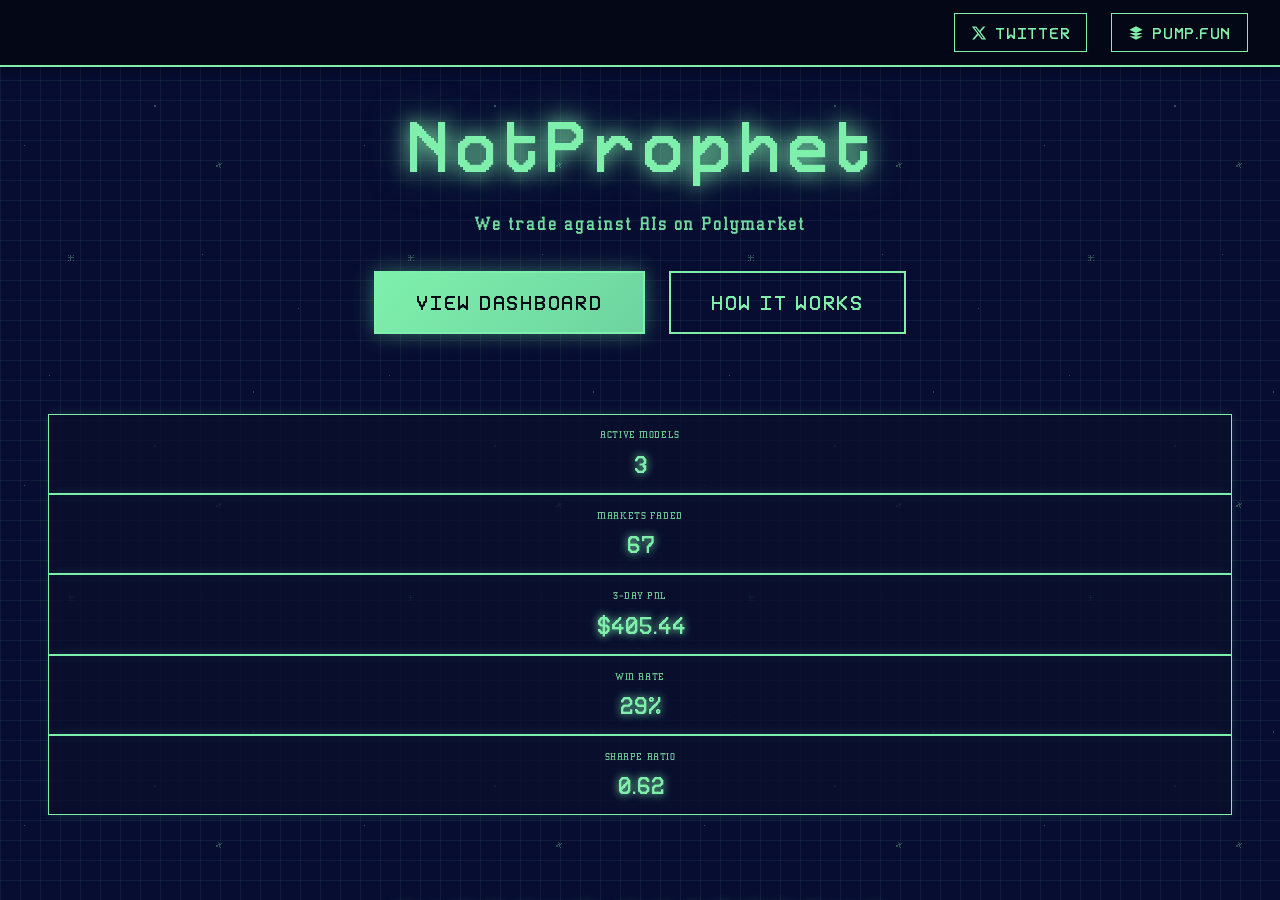
==== prophet-arena.html @ 8dd2d1b4 "Initial commit: NotProphet website" ====
<!doctype html>
<html lang="en">
  <head>
    <meta charset="UTF-8" />
    <link rel="icon" type="image/png" href="logo.png" />
    <link rel="apple-touch-icon" sizes="180x180" href="apple-touch-icon.png" />
    <link rel="icon" type="image/png" sizes="32x32" href="favicon-32x32.png" />
    <link rel="icon" type="image/png" sizes="16x16" href="favicon-16x16.png" />
    <link rel="manifest" href="site.webmanifest" />
    <meta name="msapplication-TileColor" content="#da532c" />
    <meta name="theme-color" content="#ffffff" />
    <meta name="viewport" content="width=device-width, initial-scale=1, viewport-fit=cover" />

    <title>NotProphet — Anti-AI Prediction Arena</title>
    <meta name="description" content="We trade against AIs on Polymarket. Real capital, real PnL, fully verifiable." />

    <link rel="stylesheet" href="assets/index-2ba5cd4a.css">
    <script src="https://cdnjs.cloudflare.com/ajax/libs/gsap/3.12.5/gsap.min.js"></script>
    <style>
      * {
        box-sizing: border-box;
      }
      
      body {
        margin: 0;
        padding: 0;
        overflow-x: hidden;
        font-smooth: always;
        -webkit-font-smoothing: antialiased;
        -moz-osx-font-smoothing: grayscale;
      }
      
      :root {
        --bg-dark: #0a0f2e;
        --bg-darker: #050815;
        --neon-mint: #7ff0ac;
        --neon-teal: #00d9ff;
        --neon-purple: #9b59b6;
        --neon-orange: #e77222;
        --neon-blue: #68d1ee;
        --neon-yellow: #ffeb3b;
        --neon-white: #ffffff;
        --grid-color: rgba(127, 240, 172, 0.1);
      }
      
      #root {
        min-height: 100vh;
        background: var(--bg-dark);
        background-image: 
          linear-gradient(var(--grid-color) 1px, transparent 1px),
          linear-gradient(90deg, var(--grid-color) 1px, transparent 1px);
        background-size: 20px 20px;
        position: relative;
      }
      
      #root::before {
        content: '';
        position: fixed;
        top: 0;
        left: 0;
        right: 0;
        bottom: 0;
        background-image: url('smallstars.gif');
        background-repeat: repeat;
        opacity: 0.3;
        z-index: 0;
        pointer-events: none;
      }
      
      .container {
        max-width: 1400px;
        margin: 0 auto;
        padding: 0 1.5rem;
        position: relative;
        z-index: 1;
      }
      
      /* Hero Section */
      .hero {
        text-align: center;
        padding: 6rem 2rem 3rem;
        position: relative;
      }
      
      .hero-title {
        font-family: Retron2000, sans-serif;
        font-size: 4rem;
        color: var(--neon-mint);
        margin: 0 0 1rem;
        text-shadow: 0 0 20px var(--neon-mint), 0 0 40px rgba(127, 240, 172, 0.5);
        letter-spacing: 0.1em;
        animation: titleGlow 3s ease-in-out infinite;
      }
      
      @keyframes titleGlow {
        0%, 100% { text-shadow: 0 0 20px var(--neon-mint), 0 0 40px rgba(127, 240, 172, 0.5); }
        50% { text-shadow: 0 0 30px var(--neon-mint), 0 0 60px rgba(127, 240, 172, 0.8); }
      }
      
      .hero-subtitle {
        font-family: AthensClassic, sans-serif;
        font-size: 1.3rem;
        color: var(--neon-mint);
        opacity: 0.9;
        margin-bottom: 2rem;
        letter-spacing: 0.05em;
      }
      
      .hero-cta {
        display: flex;
        gap: 1.5rem;
        justify-content: center;
        margin-top: 2rem;
      }
      
      .btn-primary {
        background: linear-gradient(135deg, var(--neon-mint) 0%, #6dd4a0 100%);
        color: var(--bg-darker);
        border: 2px solid var(--neon-mint);
        padding: 1rem 2.5rem;
        font-family: Retron2000, sans-serif;
        font-size: 1.1rem;
        font-weight: bold;
        cursor: pointer;
        transition: all 0.3s;
        text-transform: uppercase;
        letter-spacing: 0.1em;
        box-shadow: 0 0 20px rgba(127, 240, 172, 0.4);
        text-decoration: none;
        display: inline-block;
      }
      
      .btn-primary:hover {
        transform: translateY(-2px);
        box-shadow: 0 0 30px rgba(127, 240, 172, 0.7);
        background: linear-gradient(135deg, #6dd4a0 0%, var(--neon-mint) 100%);
      }
      
      .btn-secondary {
        background: transparent;
        color: var(--neon-mint);
        border: 2px solid var(--neon-mint);
        padding: 1rem 2.5rem;
        font-family: Retron2000, sans-serif;
        font-size: 1.1rem;
        font-weight: bold;
        cursor: pointer;
        transition: all 0.3s;
        text-transform: uppercase;
        letter-spacing: 0.1em;
        text-decoration: none;
        display: inline-block;
      }
      
      .btn-secondary:hover {
        background: rgba(127, 240, 172, 0.1);
        box-shadow: 0 0 20px rgba(127, 240, 172, 0.3);
      }
      
      /* KPI Strip */
      .kpi-strip {
        display: grid;
        grid-template-columns: repeat(auto-fit, minmax(140px, 1fr));
        gap: 0.8rem;
        padding: 1rem 1.5rem;
        margin: 1rem 0;
      }
      
      .kpi-card {
        background: rgba(10, 15, 46, 0.8);
        border: 1px solid var(--neon-mint);
        padding: 0.8rem 0.6rem;
        text-align: center;
        box-shadow: 0 0 10px rgba(127, 240, 172, 0.15);
        transition: all 0.3s;
      }
      
      .kpi-card:hover {
        transform: translateY(-2px);
        box-shadow: 0 0 15px rgba(127, 240, 172, 0.3);
      }
      
      .kpi-label {
        font-family: AthensClassic, sans-serif;
        font-size: 0.7rem;
        color: var(--neon-mint);
        opacity: 0.8;
        margin-bottom: 0.3rem;
        text-transform: uppercase;
        letter-spacing: 0.05em;
      }
      
      .kpi-value {
        font-family: Retron2000, sans-serif;
        font-size: 1.3rem;
        color: var(--neon-mint);
        font-weight: bold;
        text-shadow: 0 0 8px var(--neon-mint);
      }
      
      /* Positions Grid */
      .positions-section {
        padding: 3rem 1.5rem;
      }
      
      .section-title {
        font-family: Retron2000, sans-serif;
        font-size: 2.5rem;
        color: var(--neon-mint);
        text-align: center;
        margin-bottom: 2rem;
        text-transform: uppercase;
        letter-spacing: 0.1em;
        text-shadow: 0 0 15px var(--neon-mint);
      }
      
      .positions-grid {
        display: grid;
        grid-template-columns: repeat(auto-fill, minmax(320px, 1fr));
        gap: 1.5rem;
        margin-top: 2rem;
      }
      
      .position-card {
        background: rgba(10, 15, 46, 0.9);
        border: 2px solid var(--neon-mint);
        padding: 1.5rem;
        position: relative;
        overflow: hidden;
        transition: all 0.3s;
        box-shadow: 0 0 20px rgba(127, 240, 172, 0.2);
      }
      
      .position-card::before {
        content: '';
        position: absolute;
        top: 0;
        left: 0;
        right: 0;
        bottom: 0;
        opacity: 0.1;
        z-index: 0;
      }
      
      .position-card.positive::before {
        background: linear-gradient(135deg, rgba(127, 240, 172, 0.3) 0%, transparent 100%);
      }
      
      .position-card.negative::before {
        background: linear-gradient(135deg, rgba(224, 0, 0, 0.3) 0%, transparent 100%);
      }
      
      .position-card:hover {
        transform: translateY(-4px);
        box-shadow: 0 0 30px rgba(127, 240, 172, 0.5);
        border-color: var(--neon-mint);
      }
      
      .position-card > * {
        position: relative;
        z-index: 1;
      }
      
      .position-header {
        display: flex;
        justify-content: space-between;
        align-items: start;
        margin-bottom: 1rem;
      }
      
      .position-market {
        font-family: AthensClassic, sans-serif;
        font-size: 1rem;
        color: var(--neon-mint);
        font-weight: bold;
        line-height: 1.4;
        flex: 1;
      }
      
      .model-tag {
        font-family: Retron2000, sans-serif;
        font-size: 0.75rem;
        padding: 0.3rem 0.8rem;
        border: 1px solid;
        text-transform: uppercase;
        letter-spacing: 0.05em;
        margin-left: 1rem;
      }
      
      .tag-gpt { color: var(--neon-teal); border-color: var(--neon-teal); background: rgba(0, 217, 255, 0.1); }
      .tag-claude { color: var(--neon-orange); border-color: var(--neon-orange); background: rgba(231, 114, 34, 0.1); }
      .tag-grok { color: var(--neon-white); border-color: var(--neon-white); background: rgba(255, 255, 255, 0.1); }
      .tag-deepseek { color: var(--neon-blue); border-color: var(--neon-blue); background: rgba(104, 209, 238, 0.1); }
      .tag-gemini { color: var(--neon-purple); border-color: var(--neon-purple); background: rgba(155, 89, 182, 0.1); }
      
      .position-details {
        font-family: AthensClassic, sans-serif;
        font-size: 0.9rem;
        color: var(--neon-mint);
        margin-bottom: 1rem;
        line-height: 1.6;
      }
      
      .position-stats {
        display: grid;
        grid-template-columns: repeat(2, 1fr);
        gap: 1rem;
        margin-bottom: 1rem;
      }
      
      .stat-item {
        text-align: center;
      }
      
      .stat-label {
        font-family: AthensClassic, sans-serif;
        font-size: 0.75rem;
        color: var(--neon-mint);
        opacity: 0.7;
        margin-bottom: 0.3rem;
        text-transform: uppercase;
      }
      
      .stat-value {
        font-family: Retron2000, sans-serif;
        font-size: 1.2rem;
        color: var(--neon-mint);
        font-weight: bold;
      }
      
      .stat-value.positive {
        color: var(--neon-mint);
      }
      
      .stat-value.negative {
        color: #ff4444;
      }
      
      .position-links {
        display: flex;
        gap: 0.5rem;
        flex-wrap: wrap;
        margin-top: 1rem;
      }
      
      .btn-link {
        background: transparent;
        color: var(--neon-mint);
        border: 1px solid var(--neon-mint);
        padding: 0.5rem 1rem;
        font-family: AthensClassic, sans-serif;
        font-size: 0.8rem;
        cursor: pointer;
        transition: all 0.2s;
        text-decoration: none;
        text-transform: uppercase;
        letter-spacing: 0.05em;
      }
      
      .btn-link:hover {
        background: rgba(127, 240, 172, 0.2);
        box-shadow: 0 0 10px rgba(127, 240, 172, 0.3);
      }
      
      /* Chart Section */
      .chart-section {
        padding: 3rem 1.5rem;
      }
      
      .chart-container {
        background: rgba(10, 15, 46, 0.9);
        border: 2px solid var(--neon-mint);
        box-shadow: 4px 4px 0 var(--neon-mint), 0 8px 24px rgba(0, 0, 0, 0.3);
        padding: 1rem;
        min-height: 300px;
        max-height: 400px;
        display: flex;
        flex-direction: column;
        transition: all 0.3s;
      }
      
      .chart-header {
        display: flex;
        justify-content: space-between;
        align-items: center;
        margin-bottom: 1rem;
        font-family: Retron2000, sans-serif;
      }
      
      .timeframe-buttons {
        display: flex;
        gap: 0.5rem;
      }
      
      .timeframe-btn {
        background: var(--bg-darker);
        color: var(--neon-mint);
        border: 2px solid var(--neon-mint);
        padding: 0.5rem 1rem;
        font-family: Retron2000, sans-serif;
        font-size: 0.8rem;
        cursor: pointer;
        transition: all 0.3s;
        text-transform: uppercase;
        letter-spacing: 0.05em;
        box-shadow: 0 2px 8px rgba(0, 0, 0, 0.2);
      }
      
      .timeframe-btn:hover {
        background: rgba(127, 240, 172, 0.1);
        box-shadow: 0 0 15px rgba(127, 240, 172, 0.4);
      }
      
      .timeframe-btn.active {
        background: var(--neon-mint);
        color: var(--bg-darker);
        box-shadow: 0 0 20px rgba(127, 240, 172, 0.6);
      }
      
      .chart-area {
        position: relative;
        height: 220px;
        background: var(--bg-darker);
        border: 2px solid var(--neon-mint);
        padding: 0.8rem;
        padding-left: 55px;
        padding-right: 80px;
        padding-bottom: 40px;
        box-shadow: inset 0 0 20px rgba(0, 0, 0, 0.3);
        overflow: hidden;
      }
      
      .chart-y-axis {
        position: absolute;
        left: 0;
        top: 0;
        bottom: 0;
        width: 55px;
        display: flex;
        flex-direction: column;
        justify-content: space-between;
        padding: 1rem 0.5rem;
        font-family: AthensClassic, sans-serif;
        font-size: 0.7rem;
        color: var(--neon-mint);
        font-weight: 500;
      }
      
      .chart-x-axis {
        position: absolute;
        bottom: 0;
        left: 55px;
        right: 80px;
        height: 40px;
        display: flex;
        justify-content: space-between;
        padding: 0.5rem 0;
        font-family: AthensClassic, sans-serif;
        font-size: 0.65rem;
        color: var(--neon-mint);
        font-weight: 500;
      }
      
      .chart-line {
        fill: none;
        stroke-width: 2.5;
        animation: drawLine 2s ease-in-out;
      }
      
      @keyframes drawLine {
        from {
          stroke-dasharray: 1000;
          stroke-dashoffset: 1000;
        }
        to {
          stroke-dasharray: 1000;
          stroke-dashoffset: 0;
        }
      }
      
      .chart-point {
        position: absolute;
        border-radius: 50%;
        border: 3px solid var(--neon-mint);
        display: flex;
        flex-direction: column;
        align-items: center;
        justify-content: center;
        font-weight: bold;
        animation: pulse 2s infinite;
        box-shadow: 0 0 20px rgba(127, 240, 172, 0.6), 0 0 40px rgba(127, 240, 172, 0.3);
        cursor: pointer;
        transition: all 0.3s;
      }
      
      .chart-point:hover {
        transform: scale(1.2);
        box-shadow: 0 0 30px rgba(127, 240, 172, 0.9), 0 0 60px rgba(127, 240, 172, 0.5);
        z-index: 10;
      }
      
      @keyframes pulse {
        0%, 100% { transform: scale(1); opacity: 1; }
        50% { transform: scale(1.05); opacity: 0.9; }
      }
      
      /* Flow Diagram */
      .flow-section {
        padding: 4rem 1.5rem;
        background: rgba(5, 8, 21, 0.5);
      }
      
      .flow-diagram {
        max-width: 1200px;
        margin: 3rem auto;
        position: relative;
        height: 600px;
      }
      
      .flow-node {
        position: absolute;
        width: 120px;
        height: 120px;
        border: 3px solid;
        background: rgba(10, 15, 46, 0.9);
        border-radius: 12px;
        display: flex;
        flex-direction: column;
        align-items: center;
        justify-content: center;
        font-family: Retron2000, sans-serif;
        font-size: 0.9rem;
        text-align: center;
        padding: 1rem;
        box-shadow: 0 0 20px currentColor;
        transition: all 0.3s;
        cursor: pointer;
      }
      
      .flow-node:hover {
        transform: scale(1.1);
        box-shadow: 0 0 30px currentColor;
        z-index: 10;
      }
      
      .node-model-wallet { top: 50px; left: 50px; border-color: var(--neon-teal); color: var(--neon-teal); }
      .node-listener { top: 50px; left: 300px; border-color: var(--neon-yellow); color: var(--neon-yellow); }
      .node-relay { top: 50px; left: 550px; border-color: var(--neon-mint); color: var(--neon-mint); }
      .node-counter { top: 50px; left: 800px; border-color: var(--neon-mint); color: var(--neon-mint); }
      .node-polymarket { top: 300px; left: 800px; border-color: var(--neon-blue); color: var(--neon-blue); }
      .node-treasury { top: 300px; left: 550px; border-color: var(--neon-mint); color: var(--neon-mint); }
      .node-dashboard { top: 300px; left: 300px; border-color: var(--neon-mint); color: var(--neon-mint); }
      
      .flow-line {
        stroke-width: 2;
        fill: none;
        pointer-events: none;
        opacity: 0.2;
        transition: all 0.3s;
      }
      
      .flow-line.dashed {
        stroke-dasharray: 8, 4;
        stroke: var(--neon-yellow);
      }
      
      .flow-line.solid {
        stroke: var(--neon-mint);
        filter: drop-shadow(0 0 4px currentColor);
      }
      
      .flow-line.return {
        stroke: var(--neon-mint);
        stroke-width: 2;
        opacity: 0.3;
      }
      
      .flow-diagram:hover .flow-line {
        opacity: 0.4;
      }
      
      .flow-node:hover ~ .flow-line,
      .flow-line:hover {
        opacity: 0.8 !important;
        stroke-width: 4;
      }
      
      /* Protocol Section */
      .protocol-section {
        padding: 4rem 1.5rem;
        background: rgba(10, 15, 46, 0.6);
      }
      
      .protocol-content {
        max-width: 1000px;
        margin: 0 auto;
        font-family: AthensClassic, sans-serif;
        color: var(--neon-mint);
        line-height: 1.8;
        font-size: 1.1rem;
      }
      
      .protocol-content h2 {
        font-family: Retron2000, sans-serif;
        font-size: 2.5rem;
        color: var(--neon-mint);
        margin-bottom: 2rem;
        text-transform: uppercase;
        letter-spacing: 0.1em;
      }
      
      .protocol-content h3 {
        font-family: Retron2000, sans-serif;
        font-size: 1.8rem;
        color: var(--neon-mint);
        margin-top: 2rem;
        margin-bottom: 1rem;
      }
      
      .protocol-content ul {
        list-style: none;
        padding-left: 0;
      }
      
      .protocol-content li {
        margin-bottom: 1rem;
        padding-left: 2rem;
        position: relative;
      }
      
      .protocol-content li::before {
        content: '▶';
        position: absolute;
        left: 0;
        color: var(--neon-mint);
      }
      
      .color-legend {
        display: flex;
        gap: 2rem;
        flex-wrap: wrap;
        margin-top: 2rem;
        padding: 1.5rem;
        background: rgba(10, 15, 46, 0.8);
        border: 2px solid var(--neon-mint);
      }
      
      .legend-item {
        display: flex;
        align-items: center;
        gap: 0.5rem;
        font-family: AthensClassic, sans-serif;
        font-size: 0.9rem;
      }
      
      .legend-dot {
        width: 20px;
        height: 20px;
        border-radius: 50%;
        border: 2px solid;
      }
      
      /* Top Navigation */
      .top-nav {
        position: fixed;
        top: 0;
        left: 0;
        right: 0;
        background: rgba(5, 8, 21, 0.95);
        border-bottom: 2px solid var(--neon-mint);
        padding: 0.8rem 2rem;
        display: flex;
        justify-content: flex-end;
        align-items: center;
        gap: 1.5rem;
        z-index: 1000;
        box-shadow: 0 4px 12px rgba(0, 0, 0, 0.3);
        backdrop-filter: blur(10px);
      }
      
      .nav-link {
        color: var(--neon-mint);
        text-decoration: none;
        font-family: Retron2000, sans-serif;
        font-size: 0.9rem;
        text-transform: uppercase;
        letter-spacing: 0.05em;
        padding: 0.5rem 1rem;
        border: 1px solid var(--neon-mint);
        transition: all 0.3s;
        display: flex;
        align-items: center;
        gap: 0.5rem;
      }
      
      .nav-link:hover {
        background: rgba(127, 240, 172, 0.2);
        box-shadow: 0 0 15px rgba(127, 240, 172, 0.4);
        transform: translateY(-2px);
      }
      
      .nav-link svg {
        width: 16px;
        height: 16px;
        fill: currentColor;
      }
      
      @media (max-width: 768px) {
        .hero-title {
          font-size: 2.5rem;
        }
        
        .positions-grid {
          grid-template-columns: 1fr;
        }
        
        .flow-diagram {
          height: auto;
          min-height: 400px;
        }
        
        .flow-node {
          position: relative;
          margin: 1rem auto;
        }
        
        .top-nav {
          padding: 0.6rem 1rem;
          gap: 0.8rem;
        }
        
        .nav-link {
          font-size: 0.75rem;
          padding: 0.4rem 0.8rem;
        }
      }
    </style>
  </head>
  <body>
    <div id="root">
      <!-- Top Navigation -->
      <nav class="top-nav">
        <a href="https://x.com/notprophet_fun" target="_blank" class="nav-link" rel="noopener noreferrer">
          <svg viewBox="0 0 24 24" xmlns="http://www.w3.org/2000/svg">
            <path d="M18.244 2.25h3.308l-7.227 8.26 8.502 11.24H16.17l-5.214-6.817L4.99 21.75H1.68l7.73-8.835L1.254 2.25H8.08l4.713 6.231zm-1.161 17.52h1.833L7.084 4.126H5.117z"/>
          </svg>
          Twitter
        </a>
        <a href="https://pump.fun" target="_blank" class="nav-link" rel="noopener noreferrer">
          <svg viewBox="0 0 24 24" xmlns="http://www.w3.org/2000/svg">
            <path d="M12 2L2 7l10 5 10-5-10-5zM2 17l10 5 10-5M2 12l10 5 10-5"/>
          </svg>
          pump.fun
        </a>
      </nav>
      <!-- Hero Section -->
      <section class="hero">
        <div class="container">
          <h1 class="hero-title">NotProphet</h1>
          <p class="hero-subtitle">We trade against AIs on Polymarket</p>
          <div class="hero-cta">
            <a href="#dashboard" class="btn-primary">View Dashboard</a>
            <a href="#how-it-works" class="btn-secondary">How It Works</a>
          </div>
        </div>
      </section>
      
      <!-- KPI Strip -->
      <section class="kpi-strip">
        <div class="container">
          <div class="kpi-card">
            <div class="kpi-label">Active Models</div>
            <div class="kpi-value" id="kpi-models">5</div>
          </div>
          <div class="kpi-card">
            <div class="kpi-label">Markets Faded</div>
            <div class="kpi-value" id="kpi-markets">156</div>
          </div>
          <div class="kpi-card">
            <div class="kpi-label">3-Day PnL</div>
            <div class="kpi-value" id="kpi-pnl">$1,247.50</div>
          </div>
          <div class="kpi-card">
            <div class="kpi-label">Win Rate</div>
            <div class="kpi-value" id="kpi-winrate">68%</div>
          </div>
          <div class="kpi-card">
            <div class="kpi-label">Sharpe Ratio</div>
            <div class="kpi-value" id="kpi-sharpe">1.42</div>
          </div>
        </div>
      </section>
      
      <!-- Current Positions -->
      <section class="positions-section" id="dashboard">
        <div class="container">
          <h2 class="section-title">Current Positions</h2>
          <div class="positions-grid" id="positions-grid">
            <!-- Positions will be loaded here -->
          </div>
        </div>
      </section>
      
      <!-- Performance Chart -->
      <section class="chart-section">
        <div class="container">
          <h2 class="section-title">Performance Chart</h2>
          <div class="chart-container">
            <div class="chart-header">
              <div style="font-family: Retron2000, sans-serif; color: var(--neon-mint); font-size: 1rem; text-transform: uppercase; letter-spacing: 0.05em;">Performance Chart</div>
              <div class="timeframe-buttons">
                <button class="timeframe-btn">1D</button>
                <button class="timeframe-btn">1W</button>
                <button class="timeframe-btn active">1M</button>
                <button class="timeframe-btn">3M</button>
              </div>
            </div>
            <div class="chart-area">
              <div class="chart-y-axis">
                <span>$980</span>
                <span>$850</span>
                <span>$720</span>
                <span>$590</span>
                <span>$460</span>
              </div>
              <div class="chart-x-axis" id="chart-x-axis">
                <span>Nov 11</span>
                <span>Nov 13</span>
                <span>Nov 15</span>
                <span>Nov 17</span>
                <span>Nov 19</span>
                <span>Nov 21</span>
                <span>Nov 23</span>
                <span>Nov 25</span>
                <span>Nov 27</span>
              </div>
              <svg class="chart-svg" id="chart-svg" viewBox="0 0 1000 200" preserveAspectRatio="xMidYMid meet" style="position: absolute; top: 0; left: 55px; right: 80px; bottom: 40px; width: calc(100% - 135px); height: calc(100% - 40px);">
                <!-- Grid lines -->
                <line x1="0" y1="0" x2="1000" y2="0" stroke="rgba(127, 240, 172, 0.15)" stroke-width="1" />
                <line x1="0" y1="50" x2="1000" y2="50" stroke="rgba(127, 240, 172, 0.15)" stroke-width="1" />
                <line x1="0" y1="100" x2="1000" y2="100" stroke="rgba(127, 240, 172, 0.15)" stroke-width="1" />
                <line x1="0" y1="150" x2="1000" y2="150" stroke="rgba(127, 240, 172, 0.15)" stroke-width="1" />
                <line x1="0" y1="200" x2="1000" y2="200" stroke="rgba(127, 240, 172, 0.15)" stroke-width="1" />
                
                <!-- GPT Line (Teal/Green) - Highest, with fluctuations, dip, recovery -->
                <path id="line-gpt" class="chart-line" d="M 0,15 L 70,20 L 140,14 L 210,22 L 280,18 L 350,28 L 420,35 L 490,32 L 560,38 L 630,35 L 700,32 L 770,30 L 840,28 L 910,26 L 1000,24" stroke="#00d9ff" stroke-width="2.5" fill="none" />
                
                <!-- Grok Line (White/Gray) - Second highest, close to GPT -->
                <path id="line-grok" class="chart-line" d="M 0,20 L 70,24 L 140,19 L 210,27 L 280,22 L 350,30 L 420,36 L 490,33 L 560,39 L 630,36 L 700,33 L 770,31 L 840,29 L 910,27 L 1000,25" stroke="#ffffff" stroke-width="2.5" fill="none" />
                
                <!-- Gemini Line (Purple) - Middle range, volatile, decline, slight recovery -->
                <path id="line-gemini" class="chart-line" d="M 0,45 L 70,52 L 140,44 L 210,58 L 280,50 L 350,63 L 420,72 L 490,78 L 560,82 L 630,85 L 700,86 L 770,87 L 840,86 L 910,87 L 1000,87" stroke="#9b59b6" stroke-width="2.5" fill="none" />
                
                <!-- Claude Line (Orange) - Below Gemini, similar pattern -->
                <path id="line-claude" class="chart-line" d="M 0,50 L 70,57 L 140,50 L 210,63 L 280,55 L 350,68 L 420,77 L 490,83 L 560,87 L 630,90 L 700,91 L 770,92 L 840,91 L 910,92 L 1000,92" stroke="#e77222" stroke-width="2.5" fill="none" />
                
                <!-- DeepSeek Line (Blue) - Lower, two intertwined lines -->
                <path id="line-deepseek" class="chart-line" d="M 0,60 L 70,58 L 140,67 L 210,64 L 280,72 L 350,70 L 420,77 L 490,82 L 560,87 L 630,90 L 700,92 L 770,94 L 840,93 L 910,94 L 1000,94" stroke="#68d1ee" stroke-width="2.5" fill="none" />
              </svg>
              <!-- Chart Points -->
              <div class="chart-point icon-claude" style="right: 85px; top: 29%; background: var(--neon-orange); color: var(--bg-darker); font-size: 1rem; width: 45px; height: 45px;">
                <div style="font-size: 0.65rem; margin-top: 0.15rem; font-weight: bold;">*</div>
                <div style="font-size: 0.55rem; margin-top: -0.15rem; font-family: AthensClassic, sans-serif;">-3.85%</div>
              </div>
              <div class="chart-point icon-gemini" style="right: 85px; top: 2.5%; background: #9b59b6; color: var(--neon-mint); font-size: 1rem; width: 45px; height: 45px;">
                <div style="font-size: 0.65rem; margin-top: 0.15rem; font-weight: bold;">✦</div>
                <div style="font-size: 0.55rem; margin-top: -0.15rem; font-family: AthensClassic, sans-serif;">-23.60%</div>
              </div>
            </div>
            <div class="chart-legend" style="margin-top: 1.2rem; display: flex; gap: 1.5rem; flex-wrap: wrap; font-family: AthensClassic, sans-serif; font-size: 0.8rem; color: var(--neon-mint);">
              <div class="legend-item" style="display: flex; align-items: center; gap: 0.5rem;">
                <div style="width: 14px; height: 14px; border-radius: 50%; background: #00d9ff; box-shadow: 0 0 8px #00d9ff;"></div>
                <span style="color: var(--neon-mint);">GPT</span>
              </div>
              <div class="legend-item" style="display: flex; align-items: center; gap: 0.5rem;">
                <div style="width: 14px; height: 14px; border-radius: 50%; background: #9b59b6; box-shadow: 0 0 8px #9b59b6;"></div>
                <span style="color: var(--neon-mint);">Gemini</span>
              </div>
              <div class="legend-item" style="display: flex; align-items: center; gap: 0.5rem;">
                <div style="width: 14px; height: 14px; border-radius: 50%; background: #ffffff; box-shadow: 0 0 8px #ffffff;"></div>
                <span style="color: var(--neon-mint);">Grok</span>
              </div>
              <div class="legend-item" style="display: flex; align-items: center; gap: 0.5rem;">
                <div style="width: 14px; height: 14px; border-radius: 50%; background: #e77222; box-shadow: 0 0 8px #e77222;"></div>
                <span style="color: var(--neon-mint);">Claude</span>
              </div>
              <div class="legend-item" style="display: flex; align-items: center; gap: 0.5rem;">
                <div style="width: 14px; height: 14px; border-radius: 50%; background: #68d1ee; box-shadow: 0 0 8px #68d1ee;"></div>
                <span style="color: var(--neon-mint);">DeepSeek</span>
              </div>
            </div>
          </div>
        </div>
      </section>
      
      <!-- Flow Diagram -->
      <section class="flow-section" id="how-it-works">
        <div class="container">
          <h2 class="section-title">NP-Relay Flow</h2>
          <div class="flow-diagram" id="flow-diagram">
            <svg width="100%" height="100%" viewBox="0 0 1000 400" preserveAspectRatio="xMidYMid meet" style="position: absolute; top: 0; left: 0;">
              <!-- Dashed yellow lines (requests) -->
              <path id="line-request-1" class="flow-line dashed" d="M 110 110 L 300 110" />
              <path id="line-request-2" class="flow-line dashed" d="M 360 110 L 550 110" />
              
              <!-- Treasury to Relay -->
              <path id="line-treasury" class="flow-line solid" d="M 610 360 L 610 110" />
              
              <!-- Solid colored lines (execution) -->
              <path id="line-exec-1" class="flow-line solid" d="M 610 110 L 800 110" />
              <path id="line-exec-2" class="flow-line solid" d="M 860 110 L 860 300" />
              
              <!-- Return path (mint) -->
              <path id="line-return" class="flow-line return" d="M 800 360 L 300 360" />
              
              <!-- Animated particles -->
              <circle id="particle-1" r="5" fill="var(--neon-yellow)" opacity="0" cx="110" cy="110">
                <animate attributeName="opacity" values="0;1;1;0" dur="1.2s" repeatCount="indefinite" />
              </circle>
              <circle id="particle-2" r="5" fill="var(--neon-mint)" opacity="0" cx="610" cy="110">
                <animate attributeName="opacity" values="0;1;1;0" dur="1.2s" repeatCount="indefinite" begin="0.6s" />
              </circle>
              <circle id="particle-3" r="5" fill="var(--neon-mint)" opacity="0" cx="800" cy="360">
                <animate attributeName="opacity" values="0;1;1;0" dur="1.6s" repeatCount="indefinite" begin="1.2s" />
              </circle>
            </svg>
            
            <div class="flow-node node-model-wallet" data-model="gpt">
              <div>Model</div>
              <div>Wallets</div>
              <div style="font-size: 0.7rem; margin-top: 0.5rem; opacity: 0.8;">GPT, Claude, Grok...</div>
            </div>
            <div class="flow-node node-listener">
              <div>Trade</div>
              <div>Listener</div>
              <div style="font-size: 0.7rem; margin-top: 0.5rem; opacity: 0.8;">Webhook / Subgraph</div>
            </div>
            <div class="flow-node node-relay">
              <div>NP-Relay</div>
              <div style="font-size: 0.7rem; margin-top: 0.5rem; opacity: 0.8;">Allocator + Risk</div>
            </div>
            <div class="flow-node node-counter">
              <div>Counter</div>
              <div>Engine</div>
              <div style="font-size: 0.7rem; margin-top: 0.5rem; opacity: 0.8;">Router / Venuer</div>
            </div>
            <div class="flow-node node-polymarket">
              <div>Polymarket</div>
              <div style="font-size: 0.7rem; margin-top: 0.5rem; opacity: 0.8;">Execution</div>
            </div>
            <div class="flow-node node-treasury">
              <div>Treasury</div>
              <div>(USDC)</div>
              <div style="font-size: 0.7rem; margin-top: 0.5rem; opacity: 0.8;">Solana</div>
            </div>
            <div class="flow-node node-dashboard">
              <div>Dashboard</div>
              <div style="font-size: 0.7rem; margin-top: 0.5rem; opacity: 0.8;">Positions / PnL</div>
            </div>
          </div>
        </div>
      </section>
      
      <!-- Protocol Section -->
      <section class="protocol-section">
        <div class="container">
          <div class="protocol-content">
            <h2>NP-Relay Protocol</h2>
            <p>
              NP-Relay routes capital from the NotProphet treasury to fund inverse fills against tracked model orders.
            </p>
            
            <h3>How It Works</h3>
            <ul>
              <li><strong>Dashed lines (yellow):</strong> Model trade events detected → inverse request sent to NP-Relay.</li>
              <li><strong>Solid lines (by model color):</strong> NP-Relay approves & allocates capital (SOL/USDC on Solana), then executes opposite exposure on Polymarket.</li>
              <li><strong>Node colors:</strong> GPT (Teal), Gemini (Purple), Grok (White), Claude (Orange), DeepSeek (Blue)</li>
            </ul>
            
            <h3>Benefits</h3>
            <ul>
              <li>Agents don't hold our capital; non-custodial counter-execution.</li>
              <li>On-demand capital for timely fills.</li>
              <li>Automated treasury rails + risk caps, auditable on-chain.</li>
            </ul>
            
            <div class="color-legend">
              <div class="legend-item">
                <div class="legend-dot" style="background: var(--neon-teal); border-color: var(--neon-teal);"></div>
                <span>GPT</span>
              </div>
              <div class="legend-item">
                <div class="legend-dot" style="background: var(--neon-purple); border-color: var(--neon-purple);"></div>
                <span>Gemini</span>
              </div>
              <div class="legend-item">
                <div class="legend-dot" style="background: var(--neon-white); border-color: var(--neon-white);"></div>
                <span>Grok</span>
              </div>
              <div class="legend-item">
                <div class="legend-dot" style="background: var(--neon-orange); border-color: var(--neon-orange);"></div>
                <span>Claude</span>
              </div>
              <div class="legend-item">
                <div class="legend-dot" style="background: var(--neon-blue); border-color: var(--neon-blue);"></div>
                <span>DeepSeek</span>
              </div>
              <div class="legend-item">
                <div class="legend-dot" style="background: var(--neon-yellow); border-color: var(--neon-yellow);"></div>
                <span>Request Path</span>
              </div>
            </div>
          </div>
        </div>
      </section>
    </div>

    <script>
      if (typeof global === "undefined") {
        window.global = window;
      }

      // Wallet addresses
      const walletAddresses = {
        "GPT": "0xee92e51827803eeFc357Ca0913350cF58673eaA4",
        "Gemini": "0x08E5544A71E2679C644458591c7eAe90031A91f9",
        "Grok": "0x4BC830fB6787Fe9Da42F9677f7F43D24Cd3F63F2",
        "Claude": "0xd7C656f9E2ea97bD7e3a989560B8106DD56bB472",
        "DeepSeek": "0x9e9382FF3C517bBCA12789398c7904aa063dCFf9"
      };

      // Mock data (will be replaced with actual JSON load)
      const positionsData = {
        "models": ["GPT", "Claude", "Grok", "DeepSeek", "Gemini"],
        "positions": [
          {
            "model": "GPT",
            "market": "Will bitcoin hit $1m before GTA VI?",
            "ourSide": "Yes",
            "ourAvg": 0.48,
            "ourShares": 20,
            "priceNow": 0.50,
            "portfolioPct": 1.2,
            "links": {
              "modelWallet": `https://polymarket.com/${walletAddresses.GPT}`,
              "marketUrl": "https://polymarket.com/event/bitcoin-1m-gta-vi"
            }
          },
          {
            "model": "GPT",
            "market": "Will Stable launch a token in 2025?",
            "ourSide": "Yes",
            "ourAvg": 0.68,
            "ourShares": 300,
            "priceNow": 0.65,
            "portfolioPct": 8.5,
            "links": {
              "modelWallet": `https://polymarket.com/${walletAddresses.GPT}`,
              "marketUrl": "https://polymarket.com/event/stable-token-2025"
            }
          },
          {
            "model": "Claude",
            "market": "Will BTC hit $100k by Dec 31 '25?",
            "ourSide": "No",
            "ourAvg": 0.49,
            "ourShares": 900,
            "priceNow": 0.52,
            "portfolioPct": 12.3,
            "links": {
              "modelWallet": `https://polymarket.com/${walletAddresses.Claude}`,
              "marketUrl": "https://polymarket.com/event/btc-100k-2025"
            }
          },
          {
            "model": "DeepSeek",
            "market": "Will AI be TIME's Person of the Year for 2025?",
            "ourSide": "No",
            "ourAvg": 0.66,
            "ourShares": 735,
            "priceNow": 0.58,
            "portfolioPct": 9.8,
            "links": {
              "modelWallet": `https://polymarket.com/${walletAddresses.DeepSeek}`,
              "marketUrl": "https://polymarket.com/event/ai-time-person-2025"
            }
          },
          {
            "model": "Grok",
            "market": "Will China invade Taiwan before GTA VI?",
            "ourSide": "Yes",
            "ourAvg": 0.50,
            "ourShares": 998,
            "priceNow": 0.48,
            "portfolioPct": 11.2,
            "links": {
              "modelWallet": `https://polymarket.com/${walletAddresses.Grok}`,
              "marketUrl": "https://polymarket.com/event/china-taiwan-gta-vi"
            }
          },
          {
            "model": "Gemini",
            "market": "Will Trump be Top-5 searched in 2025?",
            "ourSide": "No",
            "ourAvg": 0.62,
            "ourShares": 5,
            "priceNow": 0.55,
            "portfolioPct": 0.3,
            "links": {
              "modelWallet": `https://polymarket.com/${walletAddresses.Gemini}`,
              "marketUrl": "https://polymarket.com/event/trump-top5-2025"
            }
          }
        ],
        "stats": {
          "activeModels": 5,
          "marketsFaded": 156,
          "pnl3Day": 1247.50,
          "winRate": 0.68,
          "sharpe": 1.42
        }
      };

      function calculatePnL(ourSide, ourAvg, priceNow, shares) {
        if (ourSide === 'Yes') {
          const pnl = (priceNow - ourAvg) * shares;
          const pnlPct = ((priceNow - ourAvg) / ourAvg) * 100;
          return { pnl, pnlPct };
        } else {
          const pnl = (ourAvg - priceNow) * shares;
          const pnlPct = ((ourAvg - priceNow) / ourAvg) * 100;
          return { pnl, pnlPct };
        }
      }

      function renderPositions() {
        const grid = document.getElementById('positions-grid');
        if (!grid) return;
        
        grid.innerHTML = '';
        
        positionsData.positions.forEach(pos => {
          const { pnl, pnlPct } = calculatePnL(pos.ourSide, pos.ourAvg, pos.priceNow, pos.ourShares);
          const value = pos.ourShares * pos.priceNow;
          const isPositive = pnl >= 0;
          
          const card = document.createElement('div');
          card.className = `position-card ${isPositive ? 'positive' : 'negative'}`;
          
          const modelClass = `tag-${pos.model.toLowerCase()}`;
          
          card.innerHTML = `
            <div class="position-header">
              <div class="position-market">${pos.market}</div>
              <div class="model-tag ${modelClass}">Fading: ${pos.model}</div>
            </div>
            <div class="position-details">
              Our exposure: <strong>Long ${pos.ourSide}</strong><br>
              Avg: $${pos.ourAvg.toFixed(2)} • Shares: ${pos.ourShares.toLocaleString()}
            </div>
            <div class="position-stats">
              <div class="stat-item">
                <div class="stat-label">Value</div>
                <div class="stat-value">$${value.toFixed(2)}</div>
              </div>
              <div class="stat-item">
                <div class="stat-label">PnL</div>
                <div class="stat-value ${isPositive ? 'positive' : 'negative'}">
                  ${isPositive ? '▲' : '▼'}${Math.abs(pnl).toFixed(2)} (${isPositive ? '+' : ''}${pnlPct.toFixed(2)}%)
                </div>
              </div>
              <div class="stat-item">
                <div class="stat-label">Portfolio</div>
                <div class="stat-value">${pos.portfolioPct.toFixed(1)}%</div>
              </div>
              <div class="stat-item">
                <div class="stat-label">Price Now</div>
                <div class="stat-value">$${pos.priceNow.toFixed(2)}</div>
              </div>
            </div>
            <div class="position-links">
              <a href="${pos.links.modelWallet}" target="_blank" class="btn-link">${pos.model} Wallet</a>
              <a href="${pos.links.marketUrl}" target="_blank" class="btn-link">Polymarket</a>
            </div>
          `;
          
          grid.appendChild(card);
        });
      }

      function animateFlow() {
        if (typeof gsap === 'undefined') return;
        
        const nodes = document.querySelectorAll('.flow-node');
        const lines = document.querySelectorAll('.flow-line');
        
        // Reset
        gsap.set(nodes, { scale: 1, opacity: 1 });
        gsap.set(lines, { opacity: 0.2, strokeWidth: 2 });
        gsap.set('#particle-1, #particle-2, #particle-3', { opacity: 0, x: 0, y: 0 });
        
        function runSequence() {
          const tl = gsap.timeline();
          
          // Step 1: Model wallet fires
          tl.to('.node-model-wallet', { 
            scale: 1.15, 
            boxShadow: '0 0 30px currentColor',
            duration: 0.4, 
            ease: 'power2.out' 
          })
          .to('.node-model-wallet', { 
            scale: 1, 
            boxShadow: '0 0 20px currentColor',
            duration: 0.4 
          });
          
          // Step 2: Request path (dashed yellow) - animate particle along path
          tl.to('#line-request-1', { 
            opacity: 1, 
            strokeWidth: 3,
            duration: 0.3 
          }, '-=0.2')
          .to('#particle-1', {
            x: 190,
            opacity: 1,
            duration: 0.6,
            ease: 'none'
          }, '-=0.3')
          .to('.node-listener', { 
            scale: 1.15, 
            boxShadow: '0 0 30px currentColor',
            duration: 0.3 
          }, '-=0.3')
          .to('.node-listener', { 
            scale: 1, 
            boxShadow: '0 0 20px currentColor',
            duration: 0.3 
          });
          
          // Step 3: Request to relay
          tl.to('#line-request-2', { 
            opacity: 1, 
            strokeWidth: 3,
            duration: 0.3 
          }, '-=0.2')
          .to('#particle-1', {
            x: 440,
            opacity: 1,
            duration: 0.6,
            ease: 'none'
          }, '-=0.3')
          .to('.node-relay', { 
            scale: 1.15, 
            boxShadow: '0 0 30px currentColor',
            duration: 0.3 
          }, '-=0.3')
          .to('.node-relay', { 
            scale: 1, 
            boxShadow: '0 0 20px currentColor',
            duration: 0.3 
          });
          
          // Step 4: Treasury allocation
          tl.to('#line-treasury', { 
            opacity: 1, 
            strokeWidth: 3,
            duration: 0.3 
          }, '-=0.2')
          .to('.node-treasury', { 
            scale: 1.1, 
            duration: 0.3 
          }, '-=0.2')
          .to('.node-treasury', { 
            scale: 1, 
            duration: 0.3 
          });
          
          // Step 5: Execution path (solid mint)
          tl.to('#line-exec-1', { 
            opacity: 1, 
            strokeWidth: 3,
            duration: 0.3 
          }, '-=0.2')
          .to('#particle-2', {
            x: 690,
            opacity: 1,
            duration: 0.6,
            ease: 'none'
          }, '-=0.3')
          .to('.node-counter', { 
            scale: 1.15, 
            boxShadow: '0 0 30px currentColor',
            duration: 0.3 
          }, '-=0.3')
          .to('.node-counter', { 
            scale: 1, 
            boxShadow: '0 0 20px currentColor',
            duration: 0.3 
          });
          
          // Step 6: To Polymarket
          tl.to('#line-exec-2', { 
            opacity: 1, 
            strokeWidth: 3,
            duration: 0.3 
          }, '-=0.2')
          .to('#particle-2', {
            y: 190,
            opacity: 1,
            duration: 0.6,
            ease: 'none'
          }, '-=0.3')
          .to('.node-polymarket', { 
            scale: 1.15, 
            boxShadow: '0 0 30px currentColor',
            duration: 0.3 
          }, '-=0.3')
          .to('.node-polymarket', { 
            scale: 1, 
            boxShadow: '0 0 20px currentColor',
            duration: 0.3 
          });
          
          // Step 7: Return path
          tl.to('#line-return', { 
            opacity: 0.8, 
            strokeWidth: 2,
            duration: 0.3 
          }, '-=0.2')
          .to('#particle-3', {
            x: -500,
            opacity: 0.8,
            duration: 0.8,
            ease: 'none'
          }, '-=0.3')
          .to('.node-dashboard', { 
            scale: 1.15, 
            boxShadow: '0 0 30px currentColor',
            duration: 0.3 
          }, '-=0.5')
          .to('.node-dashboard', { 
            scale: 1, 
            boxShadow: '0 0 20px currentColor',
            duration: 0.3 
          });
          
          // Reset
          tl.to([nodes, lines], { 
            opacity: 0.3, 
            duration: 0.5 
          }, '+=0.5')
          .to('#particle-1, #particle-2, #particle-3', { 
            opacity: 0,
            x: 0,
            y: 0,
            duration: 0.3 
          });
        }
        
        // Run sequence every 8 seconds
        runSequence();
        setInterval(runSequence, 8000);
      }

      document.addEventListener('DOMContentLoaded', function() {
        renderPositions();
        
        // Animate KPI numbers
        function animateValue(element, start, end, duration, prefix = '', suffix = '') {
          let startTimestamp = null;
          const step = (timestamp) => {
            if (!startTimestamp) startTimestamp = timestamp;
            const progress = Math.min((timestamp - startTimestamp) / duration, 1);
            const value = start + (end - start) * progress;
            element.textContent = prefix + (typeof end === 'number' && end % 1 !== 0 ? value.toFixed(2) : Math.floor(value)) + suffix;
            if (progress < 1) {
              window.requestAnimationFrame(step);
            }
          };
          window.requestAnimationFrame(step);
        }
        
        setTimeout(() => {
          const modelsEl = document.getElementById('kpi-models');
          const marketsEl = document.getElementById('kpi-markets');
          const pnlEl = document.getElementById('kpi-pnl');
          const winrateEl = document.getElementById('kpi-winrate');
          const sharpeEl = document.getElementById('kpi-sharpe');
          
          if (modelsEl) animateValue(modelsEl, 0, 5, 1000);
          if (marketsEl) animateValue(marketsEl, 0, 156, 1500);
          if (pnlEl) animateValue(pnlEl, 0, 1247.50, 2000, '$');
          if (winrateEl) animateValue(winrateEl, 0, 68, 1500, '', '%');
          if (sharpeEl) animateValue(sharpeEl, 0, 1.42, 1500);
        }, 500);
        
        // Start flow animation
        if (typeof gsap !== 'undefined') {
          setTimeout(animateFlow, 1000);
        }
        
        // Chart data for different timeframes
        const chartData = {
          '1D': {
            xAxis: ['9 AM', '12 PM', '3 PM', '6 PM', '9 PM', '12 AM', '3 AM', '6 AM', '9 AM'],
            lines: {
              gpt: 'M 0,15 L 111,18 L 222,12 L 333,20 L 444,16 L 555,25 L 666,30 L 777,28 L 888,32 L 1000,30',
              grok: 'M 0,20 L 111,22 L 222,18 L 333,25 L 444,20 L 555,28 L 666,32 L 777,30 L 888,33 L 1000,31',
              gemini: 'M 0,45 L 111,50 L 222,42 L 333,55 L 444,48 L 555,60 L 666,70 L 777,75 L 888,80 L 1000,82',
              claude: 'M 0,50 L 111,55 L 222,48 L 333,60 L 444,52 L 555,65 L 666,75 L 777,80 L 888,85 L 1000,87',
              deepseek: 'M 0,60 L 111,58 L 222,65 L 333,62 L 444,70 L 555,68 L 666,75 L 777,80 L 888,85 L 1000,88'
            }
          },
          '1W': {
            xAxis: ['Mon', 'Tue', 'Wed', 'Thu', 'Fri', 'Sat', 'Sun'],
            lines: {
              gpt: 'M 0,15 L 143,18 L 286,12 L 429,20 L 572,16 L 715,25 L 857,30 L 1000,28',
              grok: 'M 0,20 L 143,22 L 286,18 L 429,25 L 572,20 L 715,28 L 857,32 L 1000,30',
              gemini: 'M 0,45 L 143,50 L 286,42 L 429,55 L 572,48 L 715,60 L 857,70 L 1000,75',
              claude: 'M 0,50 L 143,55 L 286,48 L 429,60 L 572,52 L 715,65 L 857,75 L 1000,80',
              deepseek: 'M 0,60 L 143,58 L 286,65 L 429,62 L 572,70 L 715,68 L 857,75 L 1000,80'
            }
          },
          '1M': {
            xAxis: ['Nov 11', 'Nov 13', 'Nov 15', 'Nov 17', 'Nov 19', 'Nov 21', 'Nov 23', 'Nov 25', 'Nov 27'],
            lines: {
              gpt: 'M 0,15 L 80,18 L 160,12 L 240,20 L 320,16 L 400,25 L 480,30 L 560,28 L 640,32 L 720,30 L 800,28 L 880,26 L 1000,24',
              grok: 'M 0,20 L 80,22 L 160,18 L 240,25 L 320,20 L 400,28 L 480,32 L 560,30 L 640,33 L 720,31 L 800,29 L 880,27 L 1000,25',
              gemini: 'M 0,45 L 80,50 L 160,42 L 240,55 L 320,48 L 400,60 L 480,70 L 560,75 L 640,80 L 720,82 L 800,84 L 880,85 L 1000,87',
              claude: 'M 0,50 L 80,55 L 160,48 L 240,60 L 320,52 L 400,65 L 480,75 L 560,80 L 640,85 L 720,87 L 800,89 L 880,90 L 1000,92',
              deepseek: 'M 0,60 L 80,58 L 160,65 L 240,62 L 320,70 L 400,68 L 480,75 L 560,80 L 640,85 L 720,88 L 800,90 L 880,92 L 1000,94'
            }
          },
          '3M': {
            xAxis: ['Sep', 'Oct', 'Nov'],
            lines: {
              gpt: 'M 0,15 L 333,20 L 666,25 L 1000,24',
              grok: 'M 0,20 L 333,25 L 666,30 L 1000,25',
              gemini: 'M 0,45 L 333,60 L 666,75 L 1000,87',
              claude: 'M 0,50 L 333,65 L 666,80 L 1000,92',
              deepseek: 'M 0,60 L 333,70 L 666,80 L 1000,94'
            }
          }
        };

        function updateChart(timeframe) {
          const data = chartData[timeframe];
          if (!data) return;

          // Update X-axis labels
          const xAxis = document.getElementById('chart-x-axis');
          if (xAxis) {
            xAxis.innerHTML = data.xAxis.map(label => `<span>${label}</span>`).join('');
          }

          // Update lines
          const svg = document.getElementById('chart-svg');
          if (svg) {
            const lineGpt = svg.querySelector('#line-gpt');
            const lineGrok = svg.querySelector('#line-grok');
            const lineGemini = svg.querySelector('#line-gemini');
            const lineClaude = svg.querySelector('#line-claude');
            const lineDeepseek = svg.querySelector('#line-deepseek');

            if (lineGpt) lineGpt.setAttribute('d', data.lines.gpt);
            if (lineGrok) lineGrok.setAttribute('d', data.lines.grok);
            if (lineGemini) lineGemini.setAttribute('d', data.lines.gemini);
            if (lineClaude) lineClaude.setAttribute('d', data.lines.claude);
            if (lineDeepseek) lineDeepseek.setAttribute('d', data.lines.deepseek);

            // Re-animate lines
            const lines = svg.querySelectorAll('.chart-line');
            lines.forEach(line => {
              line.style.animation = 'none';
              setTimeout(() => {
                line.style.animation = 'drawLine 2s ease-in-out';
              }, 10);
            });
          }
        }

        // Timeframe button interactions
        document.querySelectorAll('.timeframe-btn').forEach(btn => {
          btn.addEventListener('click', function() {
            document.querySelectorAll('.timeframe-btn').forEach(b => b.classList.remove('active'));
            this.classList.add('active');
            const timeframe = this.textContent.trim();
            updateChart(timeframe);
            // Add click animation
            this.style.transform = 'scale(0.95)';
            setTimeout(() => {
              this.style.transform = '';
            }, 150);
          });
        });
      });
    </script>
  </body>
</html>
---- assets/index-2ba5cd4a.css ----
*,:before,:after{box-sizing:border-box;border-width:0;border-style:solid;border-color:#e5e7eb}:before,:after{--tw-content: ""}html,:host{line-height:1.5;-webkit-text-size-adjust:100%;-moz-tab-size:4;-o-tab-size:4;tab-size:4;font-family:ui-sans-serif,system-ui,sans-serif,"Apple Color Emoji","Segoe UI Emoji",Segoe UI Symbol,"Noto Color Emoji";font-feature-settings:normal;font-variation-settings:normal;-webkit-tap-highlight-color:transparent}body{margin:0;line-height:inherit}hr{height:0;color:inherit;border-top-width:1px}abbr:where([title]){-webkit-text-decoration:underline dotted;text-decoration:underline dotted}h1,h2,h3,h4,h5,h6{font-size:inherit;font-weight:inherit}a{color:inherit;text-decoration:inherit}b,strong{font-weight:bolder}code,kbd,samp,pre{font-family:ui-monospace,SFMono-Regular,Menlo,Monaco,Consolas,Liberation Mono,Courier New,monospace;font-feature-settings:normal;font-variation-settings:normal;font-size:1em}small{font-size:80%}sub,sup{font-size:75%;line-height:0;position:relative;vertical-align:baseline}sub{bottom:-.25em}sup{top:-.5em}table{text-indent:0;border-color:inherit;border-collapse:collapse}button,input,optgroup,select,textarea{font-family:inherit;font-feature-settings:inherit;font-variation-settings:inherit;font-size:100%;font-weight:inherit;line-height:inherit;letter-spacing:inherit;color:inherit;margin:0;padding:0}button,select{text-transform:none}button,input:where([type=button]),input:where([type=reset]),input:where([type=submit]){-webkit-appearance:button;background-color:transparent;background-image:none}:-moz-focusring{outline:auto}:-moz-ui-invalid{box-shadow:none}progress{vertical-align:baseline}::-webkit-inner-spin-button,::-webkit-outer-spin-button{height:auto}[type=search]{-webkit-appearance:textfield;outline-offset:-2px}::-webkit-search-decoration{-webkit-appearance:none}::-webkit-file-upload-button{-webkit-appearance:button;font:inherit}summary{display:list-item}blockquote,dl,dd,h1,h2,h3,h4,h5,h6,hr,figure,p,pre{margin:0}fieldset{margin:0;padding:0}legend{padding:0}ol,ul,menu{list-style:none;margin:0;padding:0}dialog{padding:0}textarea{resize:vertical}input::-moz-placeholder,textarea::-moz-placeholder{opacity:1;color:#9ca3af}input::placeholder,textarea::placeholder{opacity:1;color:#9ca3af}button,[role=button]{cursor:pointer}:disabled{cursor:default}img,svg,video,canvas,audio,iframe,embed,object{display:block;vertical-align:middle}img,video{max-width:100%;height:auto}[hidden]{display:none}*,:before,:after{--tw-border-spacing-x: 0;--tw-border-spacing-y: 0;--tw-translate-x: 0;--tw-translate-y: 0;--tw-rotate: 0;--tw-skew-x: 0;--tw-skew-y: 0;--tw-scale-x: 1;--tw-scale-y: 1;--tw-pan-x: ;--tw-pan-y: ;--tw-pinch-zoom: ;--tw-scroll-snap-strictness: proximity;--tw-gradient-from-position: ;--tw-gradient-via-position: ;--tw-gradient-to-position: ;--tw-ordinal: ;--tw-slashed-zero: ;--tw-numeric-figure: ;--tw-numeric-spacing: ;--tw-numeric-fraction: ;--tw-ring-inset: ;--tw-ring-offset-width: 0px;--tw-ring-offset-color: #fff;--tw-ring-color: rgb(59 130 246 / .5);--tw-ring-offset-shadow: 0 0 #0000;--tw-ring-shadow: 0 0 #0000;--tw-shadow: 0 0 #0000;--tw-shadow-colored: 0 0 #0000;--tw-blur: ;--tw-brightness: ;--tw-contrast: ;--tw-grayscale: ;--tw-hue-rotate: ;--tw-invert: ;--tw-saturate: ;--tw-sepia: ;--tw-drop-shadow: ;--tw-backdrop-blur: ;--tw-backdrop-brightness: ;--tw-backdrop-contrast: ;--tw-backdrop-grayscale: ;--tw-backdrop-hue-rotate: ;--tw-backdrop-invert: ;--tw-backdrop-opacity: ;--tw-backdrop-saturate: ;--tw-backdrop-sepia: ;--tw-contain-size: ;--tw-contain-layout: ;--tw-contain-paint: ;--tw-contain-style: }::backdrop{--tw-border-spacing-x: 0;--tw-border-spacing-y: 0;--tw-translate-x: 0;--tw-translate-y: 0;--tw-rotate: 0;--tw-skew-x: 0;--tw-skew-y: 0;--tw-scale-x: 1;--tw-scale-y: 1;--tw-pan-x: ;--tw-pan-y: ;--tw-pinch-zoom: ;--tw-scroll-snap-strictness: proximity;--tw-gradient-from-position: ;--tw-gradient-via-position: ;--tw-gradient-to-position: ;--tw-ordinal: ;--tw-slashed-zero: ;--tw-numeric-figure: ;--tw-numeric-spacing: ;--tw-numeric-fraction: ;--tw-ring-inset: ;--tw-ring-offset-width: 0px;--tw-ring-offset-color: #fff;--tw-ring-color: rgb(59 130 246 / .5);--tw-ring-offset-shadow: 0 0 #0000;--tw-ring-shadow: 0 0 #0000;--tw-shadow: 0 0 #0000;--tw-shadow-colored: 0 0 #0000;--tw-blur: ;--tw-brightness: ;--tw-contrast: ;--tw-grayscale: ;--tw-hue-rotate: ;--tw-invert: ;--tw-saturate: ;--tw-sepia: ;--tw-drop-shadow: ;--tw-backdrop-blur: ;--tw-backdrop-brightness: ;--tw-backdrop-contrast: ;--tw-backdrop-grayscale: ;--tw-backdrop-hue-rotate: ;--tw-backdrop-invert: ;--tw-backdrop-opacity: ;--tw-backdrop-saturate: ;--tw-backdrop-sepia: ;--tw-contain-size: ;--tw-contain-layout: ;--tw-contain-paint: ;--tw-contain-style: }.\!container{width:100%!important}.container{width:100%}@media (min-width: 640px){.\!container{max-width:640px!important}.container{max-width:640px}}@media (min-width: 768px){.\!container{max-width:768px!important}.container{max-width:768px}}@media (min-width: 1024px){.\!container{max-width:1024px!important}.container{max-width:1024px}}@media (min-width: 1280px){.\!container{max-width:1280px!important}.container{max-width:1280px}}@media (min-width: 1536px){.\!container{max-width:1536px!important}.container{max-width:1536px}}.pointer-events-none{pointer-events:none}.\!visible{visibility:visible!important}.visible{visibility:visible}.invisible{visibility:hidden}.collapse{visibility:collapse}.fixed{position:fixed}.absolute{position:absolute}.relative{position:relative}.inset-0{top:0;right:0;bottom:0;left:0}.inset-\[2px\]{top:2px;right:2px;bottom:2px;left:2px}.-right-2{right:-.5rem}.-top-1{top:-.25rem}.bottom-0{bottom:0}.bottom-1{bottom:.25rem}.bottom-1\/2{bottom:50%}.bottom-2{bottom:.5rem}.bottom-full{bottom:100%}.left-0{left:0}.left-1\/2{left:50%}.right-0{right:0}.right-1\/2{right:50%}.right-3{right:.75rem}.top-0{top:0}.top-\[10\%\]{top:10%}.top-full{top:100%}.isolate{isolation:isolate}.z-10{z-index:10}.z-20{z-index:20}.z-30{z-index:30}.col-span-5{grid-column:span 5 / span 5}.col-span-6{grid-column:span 6 / span 6}.\!m-0{margin:0!important}.m-0{margin:0}.\!mx-auto{margin-left:auto!important;margin-right:auto!important}.-mx-4{margin-left:-1rem;margin-right:-1rem}.mx-2{margin-left:.5rem;margin-right:.5rem}.mx-6{margin-left:1.5rem;margin-right:1.5rem}.mx-auto{margin-left:auto;margin-right:auto}.my-1{margin-top:.25rem;margin-bottom:.25rem}.my-4{margin-top:1rem;margin-bottom:1rem}.my-\[3px\]{margin-top:3px;margin-bottom:3px}.my-auto{margin-top:auto;margin-bottom:auto}.\!mb-0{margin-bottom:0!important}.\!mb-0\.5{margin-bottom:.125rem!important}.\!mb-1{margin-bottom:.25rem!important}.\!mb-2{margin-bottom:.5rem!important}.\!mb-3{margin-bottom:.75rem!important}.\!mb-\[2\.25px\]{margin-bottom:2.25px!important}.\!mt-1{margin-top:.25rem!important}.\!mt-1\.5{margin-top:.375rem!important}.\!mt-2{margin-top:.5rem!important}.\!mt-3{margin-top:.75rem!important}.\!mt-\[2px\]{margin-top:2px!important}.mb-0{margin-bottom:0}.mb-0\.5{margin-bottom:.125rem}.mb-1{margin-bottom:.25rem}.mb-1\.5{margin-bottom:.375rem}.mb-2{margin-bottom:.5rem}.mb-2\.5{margin-bottom:.625rem}.mb-3{margin-bottom:.75rem}.mb-3\.5{margin-bottom:.875rem}.mb-4{margin-bottom:1rem}.mb-6{margin-bottom:1.5rem}.mb-\[-12px\]{margin-bottom:-12px}.ml-1{margin-left:.25rem}.ml-2{margin-left:.5rem}.ml-4{margin-left:1rem}.mr-0{margin-right:0}.mr-0\.5{margin-right:.125rem}.mr-1{margin-right:.25rem}.mr-1\.5{margin-right:.375rem}.mr-2{margin-right:.5rem}.mr-3{margin-right:.75rem}.mr-\[5px\]{margin-right:5px}.mt-0{margin-top:0}.mt-0\.5{margin-top:.125rem}.mt-1{margin-top:.25rem}.mt-2{margin-top:.5rem}.mt-2\.5{margin-top:.625rem}.mt-3{margin-top:.75rem}.mt-3\.5{margin-top:.875rem}.mt-4{margin-top:1rem}.mt-5{margin-top:1.25rem}.mt-6{margin-top:1.5rem}.mt-\[-5px\]{margin-top:-5px}.mt-\[-8px\]{margin-top:-8px}.mt-\[0\.5px\]{margin-top:.5px}.mt-\[1px\]{margin-top:1px}.mt-\[6px\]{margin-top:6px}.mt-\[7\.5px\]{margin-top:7.5px}.block{display:block}.inline-block{display:inline-block}.flex{display:flex}.table{display:table}.grid{display:grid}.contents{display:contents}.hidden{display:none}.\!h-\[31px\]{height:31px!important}.\!h-\[36\.5px\]{height:36.5px!important}.\!h-\[53px\]{height:53px!important}.h-0{height:0px}.h-0\.5{height:.125rem}.h-10{height:2.5rem}.h-2{height:.5rem}.h-3{height:.75rem}.h-3\.5{height:.875rem}.h-32{height:8rem}.h-36{height:9rem}.h-4{height:1rem}.h-48{height:12rem}.h-5{height:1.25rem}.h-6{height:1.5rem}.h-7{height:1.75rem}.h-\[100px\]{height:100px}.h-\[12px\]{height:12px}.h-\[18px\]{height:18px}.h-\[19px\]{height:19px}.h-\[220px\]{height:220px}.h-\[22px\]{height:22px}.h-\[24px\]{height:24px}.h-\[36px\]{height:36px}.h-\[40px\]{height:40px}.h-\[410\.5px\]{height:410.5px}.h-\[432px\]{height:432px}.h-\[50px\]{height:50px}.h-\[539\.5px\]{height:539.5px}.h-\[60px\]{height:60px}.h-\[710px\]{height:710px}.h-\[90px\]{height:90px}.h-auto{height:auto}.h-fit{height:-moz-fit-content;height:fit-content}.h-full{height:100%}.h-screen{height:100vh}.max-h-0{max-height:0px}.max-h-10{max-height:2.5rem}.min-h-\[300px\]{min-height:300px}.min-h-\[400px\]{min-height:400px}.min-h-\[40px\]{min-height:40px}.min-h-\[50px\]{min-height:50px}.min-h-\[65px\]{min-height:65px}.min-h-full{min-height:100%}.min-h-screen{min-height:100vh}.\!w-\[31px\]{width:31px!important}.\!w-\[365px\]{width:365px!important}.\!w-\[480px\]{width:480px!important}.\!w-auto{width:auto!important}.\!w-fit{width:-moz-fit-content!important;width:fit-content!important}.\!w-full{width:100%!important}.w-0{width:0px}.w-0\.5{width:.125rem}.w-1{width:.25rem}.w-1\/2{width:50%}.w-10{width:2.5rem}.w-12{width:3rem}.w-14{width:3.5rem}.w-16{width:4rem}.w-2{width:.5rem}.w-2\/3{width:66.666667%}.w-3{width:.75rem}.w-3\.5{width:.875rem}.w-3\/4{width:75%}.w-3\/5{width:60%}.w-32{width:8rem}.w-36{width:9rem}.w-4{width:1rem}.w-5{width:1.25rem}.w-6{width:1.5rem}.w-\[150px\]{width:150px}.w-\[18px\]{width:18px}.w-\[192px\]{width:192px}.w-\[19px\]{width:19px}.w-\[200px\]{width:200px}.w-\[210px\]{width:210px}.w-\[22px\]{width:22px}.w-\[24px\]{width:24px}.w-\[30px\]{width:30px}.w-\[320px\]{width:320px}.w-\[40\%\]{width:40%}.w-\[53px\]{width:53px}.w-\[60px\]{width:60px}.w-auto{width:auto}.w-fit{width:-moz-fit-content;width:fit-content}.w-full{width:100%}.w-screen{width:100vw}.min-w-0{min-width:0px}.min-w-\[180px\]{min-width:180px}.min-w-\[350px\]{min-width:350px}.min-w-\[88px\]{min-width:88px}.min-w-full{min-width:100%}.max-w-32{max-width:8rem}.max-w-\[420px\]{max-width:420px}.max-w-\[530px\]{max-width:530px}.max-w-\[62rem\]{max-width:62rem}.max-w-\[630px\]{max-width:630px}.max-w-\[700px\]{max-width:700px}.flex-1{flex:1 1 0%}.flex-shrink{flex-shrink:1}.flex-shrink-0{flex-shrink:0}.shrink{flex-shrink:1}.flex-grow,.grow{flex-grow:1}.border-collapse{border-collapse:collapse}.origin-top{transform-origin:top}.-translate-x-1\/2{--tw-translate-x: -50%;transform:translate(var(--tw-translate-x),var(--tw-translate-y)) rotate(var(--tw-rotate)) skew(var(--tw-skew-x)) skewY(var(--tw-skew-y)) scaleX(var(--tw-scale-x)) scaleY(var(--tw-scale-y))}.-translate-x-full{--tw-translate-x: -100%;transform:translate(var(--tw-translate-x),var(--tw-translate-y)) rotate(var(--tw-rotate)) skew(var(--tw-skew-x)) skewY(var(--tw-skew-y)) scaleX(var(--tw-scale-x)) scaleY(var(--tw-scale-y))}.-translate-y-2{--tw-translate-y: -.5rem;transform:translate(var(--tw-translate-x),var(--tw-translate-y)) rotate(var(--tw-rotate)) skew(var(--tw-skew-x)) skewY(var(--tw-skew-y)) scaleX(var(--tw-scale-x)) scaleY(var(--tw-scale-y))}.translate-x-0{--tw-translate-x: 0px;transform:translate(var(--tw-translate-x),var(--tw-translate-y)) rotate(var(--tw-rotate)) skew(var(--tw-skew-x)) skewY(var(--tw-skew-y)) scaleX(var(--tw-scale-x)) scaleY(var(--tw-scale-y))}.translate-x-1\/2{--tw-translate-x: 50%;transform:translate(var(--tw-translate-x),var(--tw-translate-y)) rotate(var(--tw-rotate)) skew(var(--tw-skew-x)) skewY(var(--tw-skew-y)) scaleX(var(--tw-scale-x)) scaleY(var(--tw-scale-y))}.translate-x-full{--tw-translate-x: 100%;transform:translate(var(--tw-translate-x),var(--tw-translate-y)) rotate(var(--tw-rotate)) skew(var(--tw-skew-x)) skewY(var(--tw-skew-y)) scaleX(var(--tw-scale-x)) scaleY(var(--tw-scale-y))}.translate-y-0{--tw-translate-y: 0px;transform:translate(var(--tw-translate-x),var(--tw-translate-y)) rotate(var(--tw-rotate)) skew(var(--tw-skew-x)) skewY(var(--tw-skew-y)) scaleX(var(--tw-scale-x)) scaleY(var(--tw-scale-y))}.translate-y-2{--tw-translate-y: .5rem;transform:translate(var(--tw-translate-x),var(--tw-translate-y)) rotate(var(--tw-rotate)) skew(var(--tw-skew-x)) skewY(var(--tw-skew-y)) scaleX(var(--tw-scale-x)) scaleY(var(--tw-scale-y))}.translate-y-\[calc\(50\%\+96px\)\]{--tw-translate-y:calc(50% + 96px);transform:translate(var(--tw-translate-x),var(--tw-translate-y)) rotate(var(--tw-rotate)) skew(var(--tw-skew-x)) skewY(var(--tw-skew-y)) scaleX(var(--tw-scale-x)) scaleY(var(--tw-scale-y))}.scale-100{--tw-scale-x: 1;--tw-scale-y: 1;transform:translate(var(--tw-translate-x),var(--tw-translate-y)) rotate(var(--tw-rotate)) skew(var(--tw-skew-x)) skewY(var(--tw-skew-y)) scaleX(var(--tw-scale-x)) scaleY(var(--tw-scale-y))}.scale-95{--tw-scale-x: .95;--tw-scale-y: .95;transform:translate(var(--tw-translate-x),var(--tw-translate-y)) rotate(var(--tw-rotate)) skew(var(--tw-skew-x)) skewY(var(--tw-skew-y)) scaleX(var(--tw-scale-x)) scaleY(var(--tw-scale-y))}.scale-y-0{--tw-scale-y: 0;transform:translate(var(--tw-translate-x),var(--tw-translate-y)) rotate(var(--tw-rotate)) skew(var(--tw-skew-x)) skewY(var(--tw-skew-y)) scaleX(var(--tw-scale-x)) scaleY(var(--tw-scale-y))}.scale-y-100{--tw-scale-y: 1;transform:translate(var(--tw-translate-x),var(--tw-translate-y)) rotate(var(--tw-rotate)) skew(var(--tw-skew-x)) skewY(var(--tw-skew-y)) scaleX(var(--tw-scale-x)) scaleY(var(--tw-scale-y))}.transform{transform:translate(var(--tw-translate-x),var(--tw-translate-y)) rotate(var(--tw-rotate)) skew(var(--tw-skew-x)) skewY(var(--tw-skew-y)) scaleX(var(--tw-scale-x)) scaleY(var(--tw-scale-y))}@keyframes bounce-arrow-left{0%,to{transform:translate(0)}25%{transform:translate(5px)}75%{transform:translate(-5px)}}.animate-bounce-arrow-left{animation:bounce-arrow-left .15s linear 2}@keyframes bounce-arrow-right{0%,to{transform:translate(0)}25%{transform:translate(-5px)}75%{transform:translate(5px)}}.animate-bounce-arrow-right{animation:bounce-arrow-right .15s linear 2}@keyframes pepe-float{0%,to{transform:translate3d(0,-32px,0)}50%{transform:translate3d(0,-24px,0)}}.animate-pepe-float{animation:pepe-float 3s ease-in-out infinite}@keyframes ping{75%,to{transform:scale(2);opacity:0}}.animate-ping{animation:ping 1s cubic-bezier(0,0,.2,1) infinite}@keyframes pulse{50%{opacity:.5}}.animate-pulse{animation:pulse 2s cubic-bezier(.4,0,.6,1) infinite}.\!cursor-not-allowed{cursor:not-allowed!important}.cursor-default{cursor:default}.cursor-grab{cursor:grab}.cursor-grabbing{cursor:grabbing}.cursor-not-allowed{cursor:not-allowed}.cursor-pointer{cursor:pointer}.select-none{-webkit-user-select:none;-moz-user-select:none;user-select:none}.resize{resize:both}.list-inside{list-style-position:inside}.list-disc{list-style-type:disc}.grid-cols-1{grid-template-columns:repeat(1,minmax(0,1fr))}.grid-cols-11{grid-template-columns:repeat(11,minmax(0,1fr))}.grid-cols-3{grid-template-columns:repeat(3,minmax(0,1fr))}.flex-row{flex-direction:row}.flex-col{flex-direction:column}.flex-wrap{flex-wrap:wrap}.items-start{align-items:flex-start}.items-end{align-items:flex-end}.items-center{align-items:center}.items-stretch{align-items:stretch}.justify-start{justify-content:flex-start}.justify-end{justify-content:flex-end}.justify-center{justify-content:center}.justify-between{justify-content:space-between}.justify-around{justify-content:space-around}.\!gap-1{gap:.25rem!important}.\!gap-1\.5{gap:.375rem!important}.\!gap-2{gap:.5rem!important}.gap-0{gap:0px}.gap-0\.5{gap:.125rem}.gap-1{gap:.25rem}.gap-1\.5{gap:.375rem}.gap-10{gap:2.5rem}.gap-12{gap:3rem}.gap-2{gap:.5rem}.gap-2\.5{gap:.625rem}.gap-20{gap:5rem}.gap-3{gap:.75rem}.gap-4{gap:1rem}.gap-6{gap:1.5rem}.gap-8{gap:2rem}.gap-\[2px\]{gap:2px}.space-y-1>:not([hidden])~:not([hidden]){--tw-space-y-reverse: 0;margin-top:calc(.25rem * calc(1 - var(--tw-space-y-reverse)));margin-bottom:calc(.25rem * var(--tw-space-y-reverse))}.space-y-2>:not([hidden])~:not([hidden]){--tw-space-y-reverse: 0;margin-top:calc(.5rem * calc(1 - var(--tw-space-y-reverse)));margin-bottom:calc(.5rem * var(--tw-space-y-reverse))}.space-y-3>:not([hidden])~:not([hidden]){--tw-space-y-reverse: 0;margin-top:calc(.75rem * calc(1 - var(--tw-space-y-reverse)));margin-bottom:calc(.75rem * var(--tw-space-y-reverse))}.space-y-4>:not([hidden])~:not([hidden]){--tw-space-y-reverse: 0;margin-top:calc(1rem * calc(1 - var(--tw-space-y-reverse)));margin-bottom:calc(1rem * var(--tw-space-y-reverse))}.overflow-hidden{overflow:hidden}.overflow-x-auto{overflow-x:auto}.overflow-y-auto{overflow-y:auto}.overflow-x-hidden{overflow-x:hidden}.truncate{overflow:hidden;text-overflow:ellipsis;white-space:nowrap}.whitespace-nowrap{white-space:nowrap}.text-nowrap{text-wrap:nowrap}.break-words{overflow-wrap:break-word}.break-all{word-break:break-all}.rounded{border-radius:.25rem}.rounded-full{border-radius:9999px}.rounded-lg{border-radius:.5rem}.rounded-none{border-radius:0}.border{border-width:1px}.border-0{border-width:0px}.border-2{border-width:2px}.border-\[3px\]{border-width:3px}.border-b{border-bottom-width:1px}.border-b-2{border-bottom-width:2px}.\!border-none{border-style:none!important}.border-\[\#68d1ee\]{--tw-border-opacity: 1;border-color:rgb(104 209 238 / var(--tw-border-opacity))}.border-\[\#7ff0ac\]{--tw-border-opacity: 1;border-color:rgb(127 240 172 / var(--tw-border-opacity))}.border-\[\#87CEEB\]{--tw-border-opacity: 1;border-color:rgb(135 206 235 / var(--tw-border-opacity))}.border-\[\#ff4444\]{--tw-border-opacity: 1;border-color:rgb(255 68 68 / var(--tw-border-opacity))}.border-primary{border-color:var(--primary)}.border-red-500{--tw-border-opacity: 1;border-color:rgb(239 68 68 / var(--tw-border-opacity))}.border-secondary{border-color:var(--secondary)}.border-svfBlue{border-color:var(--sys-color-blue)}.border-svfGreen{border-color:var(--sys-color-green)}.border-svfOrange{border-color:var(--sys-color-orange)}.border-svfPink{border-color:var(--sys-color-pink)}.border-svfRed{border-color:var(--sys-color-red)}.\!bg-gray-600{--tw-bg-opacity: 1 !important;background-color:rgb(75 85 99 / var(--tw-bg-opacity))!important}.\!bg-svfRed{background-color:var(--sys-color-red)!important}.bg-\[\#000033\]{--tw-bg-opacity: 1;background-color:rgb(0 0 51 / var(--tw-bg-opacity))}.bg-\[\#1a237e\]{--tw-bg-opacity: 1;background-color:rgb(26 35 126 / var(--tw-bg-opacity))}.bg-\[\#68d1ee\]{--tw-bg-opacity: 1;background-color:rgb(104 209 238 / var(--tw-bg-opacity))}.bg-\[\#7ff0ac\]{--tw-bg-opacity: 1;background-color:rgb(127 240 172 / var(--tw-bg-opacity))}.bg-\[\#ff4444\]{--tw-bg-opacity: 1;background-color:rgb(255 68 68 / var(--tw-bg-opacity))}.bg-\[rgba\(15\,30\,100\,0\.7\)\]{background-color:#0f1e64b3}.bg-black{--tw-bg-opacity: 1;background-color:rgb(0 0 0 / var(--tw-bg-opacity))}.bg-darkblue{background-color:var(--darkblue)}.bg-gray-600{--tw-bg-opacity: 1;background-color:rgb(75 85 99 / var(--tw-bg-opacity))}.bg-gray-700{--tw-bg-opacity: 1;background-color:rgb(55 65 81 / var(--tw-bg-opacity))}.bg-gray-800{--tw-bg-opacity: 1;background-color:rgb(31 41 55 / var(--tw-bg-opacity))}.bg-primary{background-color:var(--primary)}.bg-secondary{background-color:var(--secondary)}.bg-stage2Primary{background-color:var(--stage2-primary)}.bg-stage2Secondary{background-color:var(--stage2-secondary)}.bg-svfBlue{background-color:var(--sys-color-blue)}.bg-svfGreen{background-color:var(--sys-color-green)}.bg-svfOrange{background-color:var(--sys-color-orange)}.bg-svfPink{background-color:var(--sys-color-pink)}.bg-transparent{background-color:transparent}.bg-opacity-50{--tw-bg-opacity: .5}.bg-opacity-60{--tw-bg-opacity: .6}.bg-opacity-70{--tw-bg-opacity: .7}.object-contain{-o-object-fit:contain;object-fit:contain}.object-cover{-o-object-fit:cover;object-fit:cover}.\!p-0{padding:0!important}.p-0{padding:0}.p-1{padding:.25rem}.p-2{padding:.5rem}.p-3{padding:.75rem}.p-4{padding:1rem}.p-6{padding:1.5rem}.p-8{padding:2rem}.\!px-0{padding-left:0!important;padding-right:0!important}.\!px-1{padding-left:.25rem!important;padding-right:.25rem!important}.\!px-1\.5{padding-left:.375rem!important;padding-right:.375rem!important}.\!px-2{padding-left:.5rem!important;padding-right:.5rem!important}.\!px-4{padding-left:1rem!important;padding-right:1rem!important}.\!px-8{padding-left:2rem!important;padding-right:2rem!important}.\!py-0{padding-top:0!important;padding-bottom:0!important}.\!py-0\.5{padding-top:.125rem!important;padding-bottom:.125rem!important}.\!py-1{padding-top:.25rem!important;padding-bottom:.25rem!important}.\!py-2{padding-top:.5rem!important;padding-bottom:.5rem!important}.px-0{padding-left:0;padding-right:0}.px-0\.5{padding-left:.125rem;padding-right:.125rem}.px-1{padding-left:.25rem;padding-right:.25rem}.px-1\.5{padding-left:.375rem;padding-right:.375rem}.px-2{padding-left:.5rem;padding-right:.5rem}.px-2\.5{padding-left:.625rem;padding-right:.625rem}.px-3{padding-left:.75rem;padding-right:.75rem}.px-4{padding-left:1rem;padding-right:1rem}.px-6{padding-left:1.5rem;padding-right:1.5rem}.px-\[0\.625rem\]{padding-left:.625rem;padding-right:.625rem}.px-\[20px\]{padding-left:20px;padding-right:20px}.px-\[6px\]{padding-left:6px;padding-right:6px}.py-0{padding-top:0;padding-bottom:0}.py-0\.5{padding-top:.125rem;padding-bottom:.125rem}.py-1{padding-top:.25rem;padding-bottom:.25rem}.py-2{padding-top:.5rem;padding-bottom:.5rem}.py-2\.5{padding-top:.625rem;padding-bottom:.625rem}.py-3{padding-top:.75rem;padding-bottom:.75rem}.py-4{padding-top:1rem;padding-bottom:1rem}.py-8{padding-top:2rem;padding-bottom:2rem}.py-\[0\.375rem\]{padding-top:.375rem;padding-bottom:.375rem}.py-\[1px\]{padding-top:1px;padding-bottom:1px}.\!pb-1{padding-bottom:.25rem!important}.\!pb-2{padding-bottom:.5rem!important}.\!pr-0{padding-right:0!important}.\!pr-0\.5{padding-right:.125rem!important}.\!pt-0{padding-top:0!important}.\!pt-0\.5{padding-top:.125rem!important}.pb-0{padding-bottom:0}.pb-0\.5{padding-bottom:.125rem}.pb-1{padding-bottom:.25rem}.pb-1\.5{padding-bottom:.375rem}.pb-12{padding-bottom:3rem}.pb-16{padding-bottom:4rem}.pb-2{padding-bottom:.5rem}.pb-2\.5{padding-bottom:.625rem}.pb-3{padding-bottom:.75rem}.pb-4{padding-bottom:1rem}.pb-8{padding-bottom:2rem}.pb-9{padding-bottom:2.25rem}.pb-\[18px\]{padding-bottom:18px}.pb-\[1px\]{padding-bottom:1px}.pb-\[20px\]{padding-bottom:20px}.pl-2{padding-left:.5rem}.pl-2\.5{padding-left:.625rem}.pl-3{padding-left:.75rem}.pr-0{padding-right:0}.pr-0\.5{padding-right:.125rem}.pr-2{padding-right:.5rem}.pr-4{padding-right:1rem}.pt-0{padding-top:0}.pt-0\.5{padding-top:.125rem}.pt-1{padding-top:.25rem}.pt-1\.5{padding-top:.375rem}.pt-12{padding-top:3rem}.pt-2{padding-top:.5rem}.pt-2\.5{padding-top:.625rem}.pt-24{padding-top:6rem}.pt-3{padding-top:.75rem}.pt-4{padding-top:1rem}.pt-5{padding-top:1.25rem}.pt-\[1px\]{padding-top:1px}.pt-\[2px\]{padding-top:2px}.pt-\[4\.5px\]{padding-top:4.5px}.pt-\[8px\]{padding-top:8px}.text-left{text-align:left}.\!text-center{text-align:center!important}.text-center{text-align:center}.text-right{text-align:right}.text-start{text-align:start}.align-sub{vertical-align:sub}.align-\[-2px\]{vertical-align:-2px}.\!font-retron2000{font-family:Retron2000,sans-serif!important}.font-athensclassic{font-family:AthensClassic,sans-serif}.font-mono{font-family:ui-monospace,SFMono-Regular,Menlo,Monaco,Consolas,Liberation Mono,Courier New,monospace}.font-retron2000{font-family:Retron2000,sans-serif}.\!text-\[14px\]{font-size:14px!important}.\!text-\[16px\]{font-size:16px!important}.\!text-\[18px\]{font-size:18px!important}.\!text-\[28px\]{font-size:28px!important}.\!text-\[32px\]{font-size:32px!important}.\!text-\[40px\]{font-size:40px!important}.\!text-base{font-size:1rem!important;line-height:1.5rem!important}.\!text-lg{font-size:1.125rem!important;line-height:1.75rem!important}.text-2xl{font-size:1.5rem;line-height:2rem}.text-\[1\.3rem\]{font-size:1.3rem}.text-\[1\.5rem\]{font-size:1.5rem}.text-\[10px\]{font-size:10px}.text-\[12px\]{font-size:12px}.text-\[13px\]{font-size:13px}.text-\[14px\]{font-size:14px}.text-\[15px\]{font-size:15px}.text-\[16px\]{font-size:16px}.text-\[18px\]{font-size:18px}.text-\[20px\]{font-size:20px}.text-\[22px\]{font-size:22px}.text-\[32px\]{font-size:32px}.text-\[5rem\]{font-size:5rem}.text-\[8px\]{font-size:8px}.text-base{font-size:1rem;line-height:1.5rem}.text-lg{font-size:1.125rem;line-height:1.75rem}.text-sm{font-size:.875rem;line-height:1.25rem}.text-xl{font-size:1.25rem;line-height:1.75rem}.text-xs{font-size:.75rem;line-height:1rem}.font-bold{font-weight:700}.font-normal{font-weight:400}.uppercase{text-transform:uppercase}.lowercase{text-transform:lowercase}.capitalize{text-transform:capitalize}.leading-6{line-height:1.5rem}.leading-none{line-height:1}.leading-relaxed{line-height:1.625}.leading-snug{line-height:1.375}.\!text-primary{color:var(--primary)!important}.\!text-secondary{color:var(--secondary)!important}.text-\[\#00ff00\]{--tw-text-opacity: 1;color:rgb(0 255 0 / var(--tw-text-opacity))}.text-\[\#0a1558\]{--tw-text-opacity: 1;color:rgb(10 21 88 / var(--tw-text-opacity))}.text-\[\#68d1ee\]{--tw-text-opacity: 1;color:rgb(104 209 238 / var(--tw-text-opacity))}.text-\[\#7ff0ac\]{--tw-text-opacity: 1;color:rgb(127 240 172 / var(--tw-text-opacity))}.text-\[\#82d4f4\]{--tw-text-opacity: 1;color:rgb(130 212 244 / var(--tw-text-opacity))}.text-\[\#87CEEB\]{--tw-text-opacity: 1;color:rgb(135 206 235 / var(--tw-text-opacity))}.text-\[\#98FB98\]{--tw-text-opacity: 1;color:rgb(152 251 152 / var(--tw-text-opacity))}.text-\[\#aaaaaa\]{--tw-text-opacity: 1;color:rgb(170 170 170 / var(--tw-text-opacity))}.text-\[\#ff0000\]{--tw-text-opacity: 1;color:rgb(255 0 0 / var(--tw-text-opacity))}.text-\[\#ff4444\]{--tw-text-opacity: 1;color:rgb(255 68 68 / var(--tw-text-opacity))}.text-\[\#ff9999\]{--tw-text-opacity: 1;color:rgb(255 153 153 / var(--tw-text-opacity))}.text-\[\#ffeb3b\]{--tw-text-opacity: 1;color:rgb(255 235 59 / var(--tw-text-opacity))}.text-gray-400{--tw-text-opacity: 1;color:rgb(156 163 175 / var(--tw-text-opacity))}.text-inherit{color:inherit}.text-orange-400{--tw-text-opacity: 1;color:rgb(251 146 60 / var(--tw-text-opacity))}.text-primary{color:var(--primary)}.text-red-400{--tw-text-opacity: 1;color:rgb(248 113 113 / var(--tw-text-opacity))}.text-red-500{--tw-text-opacity: 1;color:rgb(239 68 68 / var(--tw-text-opacity))}.text-red-600{--tw-text-opacity: 1;color:rgb(220 38 38 / var(--tw-text-opacity))}.text-secondary{color:var(--secondary)}.text-stage2Primary{color:var(--stage2-primary)}.text-svfBlue{color:var(--sys-color-blue)}.text-svfGreen{color:var(--sys-color-green)}.text-svfOrange{color:var(--sys-color-orange)}.text-svfPink{color:var(--sys-color-pink)}.text-svfRed{color:var(--sys-color-red)}.underline{text-decoration-line:underline}.line-through{text-decoration-line:line-through}.opacity-0{opacity:0}.opacity-100{opacity:1}.opacity-50{opacity:.5}.opacity-60{opacity:.6}.opacity-70{opacity:.7}.opacity-75{opacity:.75}.opacity-80{opacity:.8}.opacity-85{opacity:.85}.opacity-90{opacity:.9}.shadow{--tw-shadow: 0 1px 3px 0 rgb(0 0 0 / .1), 0 1px 2px -1px rgb(0 0 0 / .1);--tw-shadow-colored: 0 1px 3px 0 var(--tw-shadow-color), 0 1px 2px -1px var(--tw-shadow-color);box-shadow:var(--tw-ring-offset-shadow, 0 0 #0000),var(--tw-ring-shadow, 0 0 #0000),var(--tw-shadow)}.shadow-\[0_0_10px_var\(--secondary\)\]{--tw-shadow: 0 0 10px var(--secondary);--tw-shadow-colored: 0 0 10px var(--tw-shadow-color);box-shadow:var(--tw-ring-offset-shadow, 0 0 #0000),var(--tw-ring-shadow, 0 0 #0000),var(--tw-shadow)}.shadow-lg{--tw-shadow: 0 10px 15px -3px rgb(0 0 0 / .1), 0 4px 6px -4px rgb(0 0 0 / .1);--tw-shadow-colored: 0 10px 15px -3px var(--tw-shadow-color), 0 4px 6px -4px var(--tw-shadow-color);box-shadow:var(--tw-ring-offset-shadow, 0 0 #0000),var(--tw-ring-shadow, 0 0 #0000),var(--tw-shadow)}.outline{outline-style:solid}.blur{--tw-blur: blur(8px);filter:var(--tw-blur) var(--tw-brightness) var(--tw-contrast) var(--tw-grayscale) var(--tw-hue-rotate) var(--tw-invert) var(--tw-saturate) var(--tw-sepia) var(--tw-drop-shadow)}.drop-shadow{--tw-drop-shadow: drop-shadow(0 1px 2px rgb(0 0 0 / .1)) drop-shadow(0 1px 1px rgb(0 0 0 / .06));filter:var(--tw-blur) var(--tw-brightness) var(--tw-contrast) var(--tw-grayscale) var(--tw-hue-rotate) var(--tw-invert) var(--tw-saturate) var(--tw-sepia) var(--tw-drop-shadow)}.drop-shadow-\[0_0_8px_rgba\(0\,0\,0\,0\.8\)\]{--tw-drop-shadow: drop-shadow(0 0 8px rgba(0,0,0,.8));filter:var(--tw-blur) var(--tw-brightness) var(--tw-contrast) var(--tw-grayscale) var(--tw-hue-rotate) var(--tw-invert) var(--tw-saturate) var(--tw-sepia) var(--tw-drop-shadow)}.grayscale{--tw-grayscale: grayscale(100%);filter:var(--tw-blur) var(--tw-brightness) var(--tw-contrast) var(--tw-grayscale) var(--tw-hue-rotate) var(--tw-invert) var(--tw-saturate) var(--tw-sepia) var(--tw-drop-shadow)}.invert{--tw-invert: invert(100%);filter:var(--tw-blur) var(--tw-brightness) var(--tw-contrast) var(--tw-grayscale) var(--tw-hue-rotate) var(--tw-invert) var(--tw-saturate) var(--tw-sepia) var(--tw-drop-shadow)}.filter{filter:var(--tw-blur) var(--tw-brightness) var(--tw-contrast) var(--tw-grayscale) var(--tw-hue-rotate) var(--tw-invert) var(--tw-saturate) var(--tw-sepia) var(--tw-drop-shadow)}.backdrop-blur-sm{--tw-backdrop-blur: blur(4px);-webkit-backdrop-filter:var(--tw-backdrop-blur) var(--tw-backdrop-brightness) var(--tw-backdrop-contrast) var(--tw-backdrop-grayscale) var(--tw-backdrop-hue-rotate) var(--tw-backdrop-invert) var(--tw-backdrop-opacity) var(--tw-backdrop-saturate) var(--tw-backdrop-sepia);backdrop-filter:var(--tw-backdrop-blur) var(--tw-backdrop-brightness) var(--tw-backdrop-contrast) var(--tw-backdrop-grayscale) var(--tw-backdrop-hue-rotate) var(--tw-backdrop-invert) var(--tw-backdrop-opacity) var(--tw-backdrop-saturate) var(--tw-backdrop-sepia)}.backdrop-filter{-webkit-backdrop-filter:var(--tw-backdrop-blur) var(--tw-backdrop-brightness) var(--tw-backdrop-contrast) var(--tw-backdrop-grayscale) var(--tw-backdrop-hue-rotate) var(--tw-backdrop-invert) var(--tw-backdrop-opacity) var(--tw-backdrop-saturate) var(--tw-backdrop-sepia);backdrop-filter:var(--tw-backdrop-blur) var(--tw-backdrop-brightness) var(--tw-backdrop-contrast) var(--tw-backdrop-grayscale) var(--tw-backdrop-hue-rotate) var(--tw-backdrop-invert) var(--tw-backdrop-opacity) var(--tw-backdrop-saturate) var(--tw-backdrop-sepia)}.transition{transition-property:color,background-color,border-color,text-decoration-color,fill,stroke,opacity,box-shadow,transform,filter,-webkit-backdrop-filter;transition-property:color,background-color,border-color,text-decoration-color,fill,stroke,opacity,box-shadow,transform,filter,backdrop-filter;transition-property:color,background-color,border-color,text-decoration-color,fill,stroke,opacity,box-shadow,transform,filter,backdrop-filter,-webkit-backdrop-filter;transition-timing-function:cubic-bezier(.4,0,.2,1);transition-duration:.15s}.transition-all{transition-property:all;transition-timing-function:cubic-bezier(.4,0,.2,1);transition-duration:.15s}.transition-colors{transition-property:color,background-color,border-color,text-decoration-color,fill,stroke;transition-timing-function:cubic-bezier(.4,0,.2,1);transition-duration:.15s}.transition-opacity{transition-property:opacity;transition-timing-function:cubic-bezier(.4,0,.2,1);transition-duration:.15s}.duration-100{transition-duration:.1s}.duration-1000{transition-duration:1s}.duration-200{transition-duration:.2s}.duration-300{transition-duration:.3s}.duration-500{transition-duration:.5s}.ease-in{transition-timing-function:cubic-bezier(.4,0,1,1)}.ease-in-out{transition-timing-function:cubic-bezier(.4,0,.2,1)}.ease-linear{transition-timing-function:linear}.ease-out{transition-timing-function:cubic-bezier(0,0,.2,1)}.\@container{container-type:inline-size}.\[backface-visibility\:hidden\]{backface-visibility:hidden}.\[text-shadow\:0_0_4px_var\(--sys-color-blue\)\,_0_0_16px_var\(--sys-color-blue\)\]{text-shadow:0 0 4px var(--sys-color-blue),0 0 16px var(--sys-color-blue)}.\[text-shadow\:0_0_4px_var\(--sys-color-green\)\,_0_0_16px_var\(--sys-color-green\)\]{text-shadow:0 0 4px var(--sys-color-green),0 0 16px var(--sys-color-green)}.\[text-shadow\:0_0_4px_var\(--sys-color-orange\)\,_0_0_16px_var\(--sys-color-orange\)\]{text-shadow:0 0 4px var(--sys-color-orange),0 0 16px var(--sys-color-orange)}.\[transform\:translateZ\(0\)\]{transform:translateZ(0)}:root{font-synthesis:none;text-rendering:optimizeLegibility;-webkit-font-smoothing:antialiased;-moz-osx-font-smoothing:grayscale;-webkit-text-size-adjust:100%;--safe-top: env(safe-area-inset-top);--safe-bottom: env(safe-area-inset-bottom)}html,body,#root{height:100%;min-height:100%;min-height:100vh;min-height:100svh;min-height:100dvh}html,body{overscroll-behavior:none;overflow:auto}#root{overflow:auto;overscroll-behavior:none}@font-face{font-family:AthensClassic;src:url(../fonts/AthensClassic.ttf);font-weight:400;font-style:normal}@font-face{font-family:Retron2000;src:url(../fonts/Retron2000.ttf);font-weight:400;font-style:normal}@media (max-width: 768px){input[type=text],input[type=search],input[type=tel],input[type=email],input[type=number],input[type=password],textarea,select{font-size:16px!important}}#privy-dialog,#privy-modal-content,iframe[src*="privy.io"],div[aria-label="log in or sign up"][id=privy-dialog]{z-index:999999999!important}.hover\:border-svfOrange:hover{border-color:var(--sys-color-orange)}.hover\:bg-primary:hover{background-color:var(--primary)}.hover\:bg-secondary:hover{background-color:var(--secondary)}.hover\:bg-svfOrange:hover{background-color:var(--sys-color-orange)}.hover\:text-primary:hover{color:var(--primary)}.hover\:text-secondary:hover{color:var(--secondary)}.hover\:text-stage2Primary:hover{color:var(--stage2-primary)}.hover\:text-svfBlue:hover{color:var(--sys-color-blue)}.hover\:text-svfGreen:hover{color:var(--sys-color-green)}.hover\:text-svfOrange:hover{color:var(--sys-color-orange)}.hover\:text-svfPink:hover{color:var(--sys-color-pink)}.hover\:text-svfRed:hover{color:var(--sys-color-red)}.hover\:opacity-100:hover{opacity:1}.hover\:\[text-shadow\:0_0_4px_var\(--sys-color-green\)\,_0_0_16px_var\(--sys-color-green\)\]:hover{text-shadow:0 0 4px var(--sys-color-green),0 0 16px var(--sys-color-green)}.hover\:\[text-shadow\:0_0_4px_var\(--sys-color-orange\)\,_0_0_16px_var\(--sys-color-orange\)\]:hover{text-shadow:0 0 4px var(--sys-color-orange),0 0 16px var(--sys-color-orange)}.focus\:mr-1:focus{margin-right:.25rem}.focus\:mr-1\.5:focus{margin-right:.375rem}.focus\:\!bg-primary:focus{background-color:var(--primary)!important}.focus\:\!text-secondary:focus{color:var(--secondary)!important}.focus\:outline-none:focus{outline:2px solid transparent;outline-offset:2px}.focus\:ring-0:focus{--tw-ring-offset-shadow: var(--tw-ring-inset) 0 0 0 var(--tw-ring-offset-width) var(--tw-ring-offset-color);--tw-ring-shadow: var(--tw-ring-inset) 0 0 0 calc(0px + var(--tw-ring-offset-width)) var(--tw-ring-color);box-shadow:var(--tw-ring-offset-shadow),var(--tw-ring-shadow),var(--tw-shadow, 0 0 #0000)}.focus-visible\:\!bg-stage2Secondary:focus-visible{background-color:var(--stage2-secondary)!important}.focus-visible\:pl-1:focus-visible{padding-left:.25rem}.focus-visible\:\!text-stage2Primary:focus-visible{color:var(--stage2-primary)!important}.disabled\:\!cursor-not-allowed:disabled{cursor:not-allowed!important}.disabled\:cursor-not-allowed:disabled{cursor:not-allowed}.disabled\:opacity-50:disabled{opacity:.5}.disabled\:hover\:bg-transparent:hover:disabled{background-color:transparent}.disabled\:hover\:text-svfOrange:hover:disabled{color:var(--sys-color-orange)}.group:hover .group-hover\:opacity-100{opacity:1}@container (min-width: 640px){.\@\[640px\]\:flex-row{flex-direction:row}.\@\[640px\]\:items-end{align-items:flex-end}}@media (min-width: 640px){.sm\:\!top-\[6\%\]{top:6%!important}.sm\:-mx-0{margin-left:-0px;margin-right:-0px}.sm\:mb-8{margin-bottom:2rem}.sm\:mt-4{margin-top:1rem}.sm\:block{display:block}.sm\:hidden{display:none}.sm\:h-\[240px\]{height:240px}.sm\:w-1\/2{width:50%}.sm\:w-16{width:4rem}.sm\:w-2\/3{width:66.666667%}.sm\:w-auto{width:auto}.sm\:flex-row{flex-direction:row}.sm\:items-end{align-items:flex-end}.sm\:items-center{align-items:center}.sm\:gap-1{gap:.25rem}.sm\:gap-2{gap:.5rem}.sm\:gap-2\.5{gap:.625rem}.sm\:gap-3{gap:.75rem}.sm\:p-4{padding:1rem}.sm\:px-1{padding-left:.25rem;padding-right:.25rem}.sm\:px-1\.5{padding-left:.375rem;padding-right:.375rem}.sm\:px-4{padding-left:1rem;padding-right:1rem}.sm\:px-\[8px\]{padding-left:8px;padding-right:8px}.sm\:\!pt-12{padding-top:3rem!important}.sm\:pr-0{padding-right:0}.sm\:\!text-\[18px\]{font-size:18px!important}.sm\:\!text-sm{font-size:.875rem!important;line-height:1.25rem!important}.sm\:text-\[14px\]{font-size:14px}.sm\:text-\[15px\]{font-size:15px}.sm\:text-\[16px\]{font-size:16px}.sm\:text-\[18px\]{font-size:18px}.sm\:text-base{font-size:1rem;line-height:1.5rem}.sm\:text-lg{font-size:1.125rem;line-height:1.75rem}.sm\:text-sm{font-size:.875rem;line-height:1.25rem}.sm\:text-xl{font-size:1.25rem;line-height:1.75rem}}@media (min-width: 768px){.md\:\!top-\[4\%\]{top:4%!important}.md\:mb-3{margin-bottom:.75rem}.md\:mb-3\.5{margin-bottom:.875rem}.md\:mt-1{margin-top:.25rem}.md\:mt-1\.5{margin-top:.375rem}.md\:mt-3{margin-top:.75rem}.md\:mt-4{margin-top:1rem}.md\:grid-cols-2{grid-template-columns:repeat(2,minmax(0,1fr))}.md\:px-4{padding-left:1rem;padding-right:1rem}.md\:pb-1{padding-bottom:.25rem}.md\:pb-1\.5{padding-bottom:.375rem}.md\:pb-6{padding-bottom:1.5rem}.md\:pt-4{padding-top:1rem}.md\:text-xl{font-size:1.25rem;line-height:1.75rem}}@media (min-width:530px){.\[\@media\(min-width\:530px\)\]\:flex-row{flex-direction:row}}:root{--box-shadow: 2px 2px;--element-spacing: 8px;--grouped-element-spacing: 6px;--radio-width: 12px;--checkbox-width: 14px;--radio-label-spacing: 6px;--radio-total-width-precalc: var(--radio-width) + var(--radio-label-spacing);--radio-total-width: calc(var(--radio-total-width-precalc));--radio-left: calc(-1 * var(--radio-total-width-precalc));--radio-dot-width: 6px;--radio-dot-top: calc(var(--radio-width) / 2 - var(--radio-dot-width) / 2);--radio-dot-left: calc( -1 * (var(--radio-total-width-precalc)) + var(--radio-width) / 2 - var( --radio-dot-width ) / 2 );--checkbox-total-width-precalc: var(--checkbox-width) + var(--radio-label-spacing);--checkbox-total-width: calc(var(--checkbox-total-width-precalc));--checkbox-left: calc(-1 * var(--checkbox-total-width-precalc));--checkmark-width: 12px;--checkmark-top: 2px;--checkmark-left: 2px;--sys-color-black: #1930c7;--sys-color-black-rgb: 25, 48, 199;--sys-color-white: #7ff0ac;--sys-color-white-rgb: 127, 240, 172;--sys-color-grey: #a5a5a5;--sys-color-darkgrey: #b6b7b8;--stage2-primary-color: #130201;--stage2-primary-color-rgb: 19, 2, 1;--stage2-secondary-color: #e77222;--stage2-secondary-color-rgb: 231, 114, 34;--stage2-close-button-color: #e00000;--a2a-primary-color: #130201;--a2a-primary-color-rgb: 19, 2, 1;--a2a-secondary-color: #e77222;--a2a-secondary-color-rgb: 231, 114, 34;--a2a-close-button-color: #e00000;--primary: var(--sys-color-white);--primary-rgb: var(--sys-color-white-rgb);--secondary: var(--sys-color-black);--secondary-rgb: var(--sys-color-black-rgb);--tertiary: var(--sys-color-grey);--darkblue: #0b1763;--darkblue-rgb: 11, 23, 99;--stage2-primary: var(--stage2-primary-color);--stage2-primary-rgb: var(--stage2-primary-color-rgb);--stage2-secondary: var(--stage2-secondary-color);--stage2-secondary-rgb: var(--stage2-secondary-color-rgb);--a2a-primary: var(--a2a-primary-color);--a2a-primary-rgb: var(--a2a-primary-color-rgb);--a2a-secondary: var(--a2a-secondary-color);--a2a-secondary-rgb: var(--a2a-secondary-color-rgb);--disabled: var(--sys-color-darkgrey);--sys-color-pink: #ff94ca;--sys-color-pink-rgb: 255, 148, 202;--sys-color-green: #7ff0ac;--sys-color-green-rgb: 127, 240, 172;--sys-color-red: #e00000;--sys-color-red-rgb: 224, 0, 0;--sys-color-orange: #e77222;--sys-color-orange-rgb: 231, 114, 34;--sys-color-blue: #68d1ee;--sys-color-blue-rgb: 104, 209, 238;--card-bg: var(--stage2-primary-color);--card-border: #e77222;--card-border-alpha: rgba(231, 114, 34, .2);--card-border-alpha-light: rgba(231, 114, 34, .1);--card-border-alpha-medium: rgba(231, 114, 34, .3)}::-webkit-scrollbar{width:26px;background-color:var(--primary)}::-webkit-scrollbar-track{background:linear-gradient(45deg,var(--secondary) 25%,transparent 25%,transparent 75%,var(--secondary) 75%,var(--secondary)),linear-gradient(45deg,var(--secondary) 25%,transparent 25%,transparent 75%,var(--secondary) 75%,var(--secondary));background-color:var(--primary);background-size:4px 4px;background-position:0 0,2px 2px;width:10px;border-left:2px solid var(--secondary)}::-webkit-scrollbar-thumb{width:20px;box-sizing:content-box;background-color:var(--primary);border:3px solid var(--secondary);border-right-width:1px;border-top-width:1.5px;border-bottom-width:1.5px}::-webkit-scrollbar-button:vertical:start:decrement{display:block;border:2px solid var(--secondary);border-top-width:.5px;border-right-width:0px}::-webkit-scrollbar-button:vertical:end:increment{display:block;border:2px solid var(--secondary);border-right-width:0px;border-bottom-width:.5px}::-webkit-scrollbar-button:vertical:start{background-repeat:no-repeat;height:26px;background-image:linear-gradient(135deg,transparent 50%,var(--secondary) 50%),linear-gradient(-135deg,transparent 50%,var(--secondary) 50%);background-position:left 4px top 7px,right 4px top 7px;background-size:8px 8px,8px 8px}::-webkit-scrollbar-button:vertical:start:active{background-repeat:no-repeat;height:26px;background-image:linear-gradient(135deg,transparent 50%,var(--secondary) 50%),linear-gradient(-135deg,transparent 50%,var(--secondary) 50%);background-position:left 4px top 6px,right 4px top 6px;background-size:8px 8px,8px 8px}::-webkit-scrollbar-button:vertical:end{background-repeat:no-repeat;height:26px;background-image:linear-gradient(45deg,transparent 50%,var(--secondary) 50%),linear-gradient(-45deg,transparent 50%,var(--secondary) 50%);background-position:left 4px bottom 7px,right 4px bottom 7px;background-size:8px 8px,8px 8px}::-webkit-scrollbar-button:vertical:end:active{background-repeat:no-repeat;height:26px;background-image:linear-gradient(45deg,transparent 50%,var(--secondary) 50%),linear-gradient(-45deg,transparent 50%,var(--secondary) 50%);background-position:left 4px bottom 6px,right 4px bottom 6px;background-size:8px 8px,8px 8px}body{background:linear-gradient(90deg,var(--darkblue) 21px,transparent 1%) center,linear-gradient(var(--darkblue) 21px,transparent 1%) center,var(--primary);background-size:22px 22px;background-attachment:fixed;cursor:url(../cursor-default-32.png),auto}.chart-container{cursor:url(../cursor-default-32.png),pointer!important}a{color:var(--secondary);text-decoration:underline}a[href],button,[role=button],input[type=button],input[type=submit],input[type=reset],summary,select,[onclick],[tabindex]:not([tabindex="-1"]),.cursor-pointer{cursor:url(../cursor-pointer-32.png),pointer!important}input,textarea,[contenteditable=true]{cursor:text}hr{border-top:.15em solid var(--secondary)}h1,.heading{font-size:1em}h2{font-size:2em}.title-bar{flex:none;display:flex;align-items:center;height:1.5rem;margin:.1rem 0;padding:.2rem .1rem;background:linear-gradient(var(--secondary) 50%,transparent 50%);background-size:6.6666666667% 13.3333333333%;background-clip:content-box}.title-bar .title{padding:0 .5em;margin:0 auto;font-size:1.5rem;font-weight:700;line-height:1.1;text-align:center;background:var(--primary);cursor:inherit}.inactive-title-bar{flex:none;display:flex;align-items:center;height:1.5rem;margin:.1rem 0;padding:.2rem .1rem;background-size:6.6666666667% 13.3333333333%;background-clip:content-box}.inactive-title-bar .title{padding:0 .5em;margin:0 auto;font-size:1.5rem;font-weight:700;line-height:1.1;text-align:center;cursor:inherit;color:var(--tertiary)}.title-bar button{position:relative;display:block;width:40px;height:40px;margin:0 .2rem;border:4px solid var(--secondary);background-color:var(--primary);cursor:pointer;transform:scale(.5)}.title-bar button span{position:absolute!important;clip:rect(1px 1px 1px 1px);clip:rect(1px,1px,1px,1px)}.title-bar button.close{background-color:var(--sys-color-pink)}.title-bar button.close:before,.title-bar button.close:after{content:"";position:absolute;top:0;left:0;right:0;bottom:0;opacity:0}.title-bar button.close:before{background:linear-gradient(var(--secondary) 0%,var(--secondary) 100%) left center,linear-gradient(var(--secondary) 0%,var(--secondary) 100%) right center,linear-gradient(var(--secondary) 0%,var(--secondary) 100%) center top,linear-gradient(var(--secondary) 0%,var(--secondary) 100%) center bottom;background-size:30% 4px,30% 4px,4px 30%,4px 30%;background-repeat:no-repeat}.title-bar button.close:after{background:linear-gradient(var(--secondary) 0%,var(--secondary) 100%) left center,linear-gradient(var(--secondary) 0%,var(--secondary) 100%) right center,linear-gradient(var(--secondary) 0%,var(--secondary) 100%) center top,linear-gradient(var(--secondary) 0%,var(--secondary) 100%) center bottom;background-size:22.5% 3.6363636364px,22.5% 3.6363636364px,3.6363636364px 22.5%,3.6363636364px 22.5%;background-repeat:no-repeat;transform:rotate(45deg) scale(1.1)}.title-bar button.close:active:before,.title-bar button.close:active:after{opacity:1}.title-bar button.resize{background:linear-gradient(var(--secondary) 0%,var(--secondary) 100%) left 58%,linear-gradient(to bottom,var(--secondary) 0%,var(--secondary) 100%) 58% top;background-size:60% 4px,4px 60%;background-repeat:no-repeat;background-color:var(--primary)}.title-bar button.resize:active{background:var(--primary)}.title-bar button.hidden{visibility:hidden}.inactive-title-bar button{position:relative;display:block;width:40px;height:40px;margin:0 .2rem;border:4px solid var(--secondary);background-color:var(--primary);cursor:pointer;transform:scale(.5)}.inactive-title-bar button.close:hover{background-color:var(--sys-color-pink)}.inactive-title-bar button.close:hover .close-icon{opacity:1}.inactive-title-bar button.close:active{background-color:var(--sys-color-pink)}.close-icon{opacity:.4;position:absolute;top:50%;left:50%;transform:translate(-50%,-50%) scale(1.5);width:16px;height:16px;stroke:var(--secondary)}.title-bar .close-icon{opacity:.8}.title-bar button.close:hover .close-icon,.inactive-title-bar button.close:hover .close-icon{opacity:1}.title-bar button.close:active .close-icon,.inactive-title-bar button.close:active .close-icon{opacity:0}.inactive-title-bar button.close:before,.inactive-title-bar button.close:after{content:"";position:absolute;top:0;left:0;right:0;bottom:0;opacity:0}.inactive-title-bar button.close:before{background:linear-gradient(var(--secondary) 0%,var(--secondary) 100%) left center,linear-gradient(var(--secondary) 0%,var(--secondary) 100%) right center,linear-gradient(var(--secondary) 0%,var(--secondary) 100%) center top,linear-gradient(var(--secondary) 0%,var(--secondary) 100%) center bottom;background-size:30% 4px,30% 4px,4px 30%,4px 30%;background-repeat:no-repeat}.inactive-title-bar button.close:after{background:linear-gradient(var(--secondary) 0%,var(--secondary) 100%) left center,linear-gradient(var(--secondary) 0%,var(--secondary) 100%) right center,linear-gradient(var(--secondary) 0%,var(--secondary) 100%) center top,linear-gradient(var(--secondary) 0%,var(--secondary) 100%) center bottom;background-size:22.5% 3.6363636364px,22.5% 3.6363636364px,3.6363636364px 22.5%,3.6363636364px 22.5%;background-repeat:no-repeat;transform:rotate(45deg) scale(1.1)}.inactive-title-bar button.close:active:before,.inactive-title-bar button.close:active:after{opacity:1}input{border:1.5px solid var(--secondary);font-size:18px;padding-left:5px}input:focus{outline:none}input[type=text]:focus-visible,input[type=email]:focus-visible,input[type=password]:focus-visible,input[type=number]:focus-visible,input[type=date]:focus-visible,input[type=time]:focus-visible,input[type=datetime]:focus-visible,input[type=datetime-local]:focus-visible,input[type=month]:focus-visible,input[type=week]:focus-visible,input[type=search]:focus-visible,input[type=tel]:focus-visible,input[type=color]:focus-visible,textarea:focus{background:var(--secondary);color:var(--primary)}input[type=radio]+label:before{-o-border-image:svg-load("./icon/radio-border.svg");border-image:svg-load("./icon/radio-border.svg");width:20px;height:20px}input[type=checkbox]+label:before{border:2px solid var(--secondary)}input[type=radio],input[type=checkbox]{appearance:none;-webkit-appearance:none;-moz-appearance:none;margin:0;background:0;position:fixed;opacity:0;border:none}input[type=radio]+label,input[type=checkbox]+label{line-height:13px;padding-left:5px}input[type=radio]+label{position:relative;margin-left:var(--radio-total-width)}input[type=radio]+label:before{content:"";position:absolute;top:0;left:calc(-1 * (var(--radio-total-width-precalc)));display:inline-block;width:var(--radio-width);height:var(--radio-width);margin-right:var(--radio-label-spacing);background:svg-load("./icon/radio-border.svg")}input[type=radio]:focus-visible+label:before,input[type=radio]:hover+label:before{background-image:svg-load("./icon/radio-border-focused.svg")}input[type=radio]:checked+label:after{content:"";display:block;width:var(--radio-dot-width);height:var(--radio-dot-width);top:var(--radio-dot-top);left:var(--radio-dot-left);position:absolute;background:svg-load("./icon/radio-dot.svg")}input[type=checkbox]+label{position:relative;margin-left:var(--checkbox-total-width)}input[type=checkbox]+label:before{content:"";position:absolute;left:calc(-1 * (var(--checkbox-total-width-precalc)));display:inline-block;width:var(--checkbox-width);height:var(--checkbox-width);background:var(--button-highlight);box-shadow:var(--border-field);margin-right:var(--radio-label-spacing)}input[type=checkbox]:focus-visible+label:before,input[type=checkbox]:hover+label:before{outline:1px solid var(--secondary)}input[type=checkbox]:checked+label:after{content:"";display:block;width:10px;height:20px;border:solid var(--secondary);border-width:0 3px 3px 0;position:absolute;top:-6px;left:-16px;transform:rotate(40deg)}input[type=checkbox][disabled]+label:before{background:var(--surface)}input[type=checkbox][disabled]:checked+label:after{background:svg-load("./icon/checkmark-disabled.svg")}.hover-tooltip{position:absolute;right:120%;top:50%;font-family:Retron2000;transform:translateY(-50%);background-color:var(--secondary);color:var(--primary);padding:3px 8px 5px;border:2px solid var(--primary);font-size:14px;white-space:nowrap;z-index:999999;-webkit-user-select:none;-moz-user-select:none;user-select:none}.stage2-hover-tooltip{position:absolute;right:120%;top:50%;font-family:Retron2000;transform:translateY(-50%);background-color:var(--stage2-primary);color:var(--stage2-secondary);padding:3px 8px 5px;border:2px solid var(--stage2-secondary);text-shadow:0 0 6px var(--stage2-secondary);box-shadow:0 0 8px var(--stage2-secondary);font-size:14px;white-space:nowrap;z-index:999999;-webkit-user-select:none;-moz-user-select:none;user-select:none}.window.stage2 .hover-tooltip,.window.stage2 .tooltip,.stage2-colors .hover-tooltip,.stage2-colors .tooltip{background-color:var(--primary);color:var(--secondary);border-color:var(--secondary);text-shadow:0 0 8px var(--secondary);box-shadow:0 0 18px var(--secondary)}@keyframes fadeInOut{0%,80%{opacity:1}to{opacity:0}}.tooltip{position:absolute;right:120%;top:50%;font-family:Retron2000;transform:translateY(-50%);background-color:var(--secondary);color:var(--primary);padding:3px 8px 5px;border:2px solid var(--primary);font-size:14px;white-space:nowrap;opacity:0;animation:fadeInOut 1s ease-in-out;z-index:999999;-webkit-user-select:none;-moz-user-select:none;user-select:none}.stage2-tooltip{position:absolute;right:120%;top:50%;font-family:Retron2000;transform:translateY(-50%);background-color:var(--stage2-primary);color:var(--stage2-secondary);padding:3px 8px 5px;border:2px solid var(--stage2-secondary);text-shadow:0 0 6px var(--stage2-secondary);box-shadow:0 0 8px var(--stage2-secondary);font-size:14px;white-space:nowrap;opacity:0;animation:fadeInOut 1s ease-in-out;z-index:999999;-webkit-user-select:none;-moz-user-select:none;user-select:none}@keyframes flashColors{0%{color:var(--primary)}50%{color:var(--secondary)}to{color:var(--primary)}}.no-select{-webkit-user-select:none;-moz-user-select:none;user-select:none}.desktop{background-image:url(../smallstars.gif);height:calc(100vh - 28px);margin-top:28px;position:relative;overflow:hidden;overscroll-behavior:none;touch-action:none}.window{position:absolute;width:900px;flex-direction:column;background-color:var(--primary);border:2px solid var(--secondary);box-shadow:2px 2px 0 var(--secondary)}.window-content{overflow-y:auto;overflow-x:hidden;background-color:var(--darkblue)}.icon-container{position:absolute;top:18px;left:14px;display:flex;flex-direction:column;flex-wrap:wrap;gap:0px 22px;height:480px;width:auto;overflow:visible;z-index:1}.icon-container>*{flex:0 0 0px;margin-bottom:25px}.icon-selected img{filter:brightness(0) invert(20%) sepia(37%) saturate(7460%) hue-rotate(233deg) brightness(76%) contrast(109%)}.icon-selected span{color:var(--primary);background-color:var(--secondary)}.blue-loader{width:45px;aspect-ratio:1;--c: no-repeat linear-gradient(var(--secondary) 0 0);background:var(--c) 0% 50%,var(--c) 50% 50%,var(--c) 100% 50%;background-size:20% 100%;animation:l1 1s infinite linear}.green-loader{width:45px;aspect-ratio:1;--c: no-repeat linear-gradient(#7ff0ac 0 0);background:var(--c) 0% 50%,var(--c) 50% 50%,var(--c) 100% 50%;background-size:20% 100%;animation:l1 1s infinite linear}@keyframes l1{0%{background-size:20% 100%,20% 100%,20% 100%}33%{background-size:20% 10%,20% 100%,20% 100%}50%{background-size:20% 100%,20% 10%,20% 100%}66%{background-size:20% 100%,20% 100%,20% 10%}to{background-size:20% 100%,20% 100%,20% 100%}}.window.stage2,.indicator.stage2{--primary: var(--stage2-primary-color);--primary-rgb: var(--stage2-primary-color-rgb);--secondary: var(--stage2-secondary-color);--secondary-rgb: var(--stage2-secondary-color-rgb)}.window.stage2 .title-bar button.close,.window.stage2 .inactive-title-bar button.close:hover,.window.stage2 .inactive-title-bar button.close:active{background-color:var(--stage2-close-button-color)}.window.a2a,.indicator.a2a{--primary: var(--a2a-primary-color);--primary-rgb: var(--a2a-primary-color-rgb);--secondary: var(--a2a-secondary-color);--secondary-rgb: var(--a2a-secondary-color-rgb)}.window.a2a .title-bar button.close,.window.a2a .inactive-title-bar button.close:hover,.window.a2a .inactive-title-bar button.close:active{background-color:var(--a2a-close-button-color)}#privy-dialog-backdrop{background-color:#0e1c7559;-webkit-backdrop-filter:blur(8px);backdrop-filter:blur(8px)}
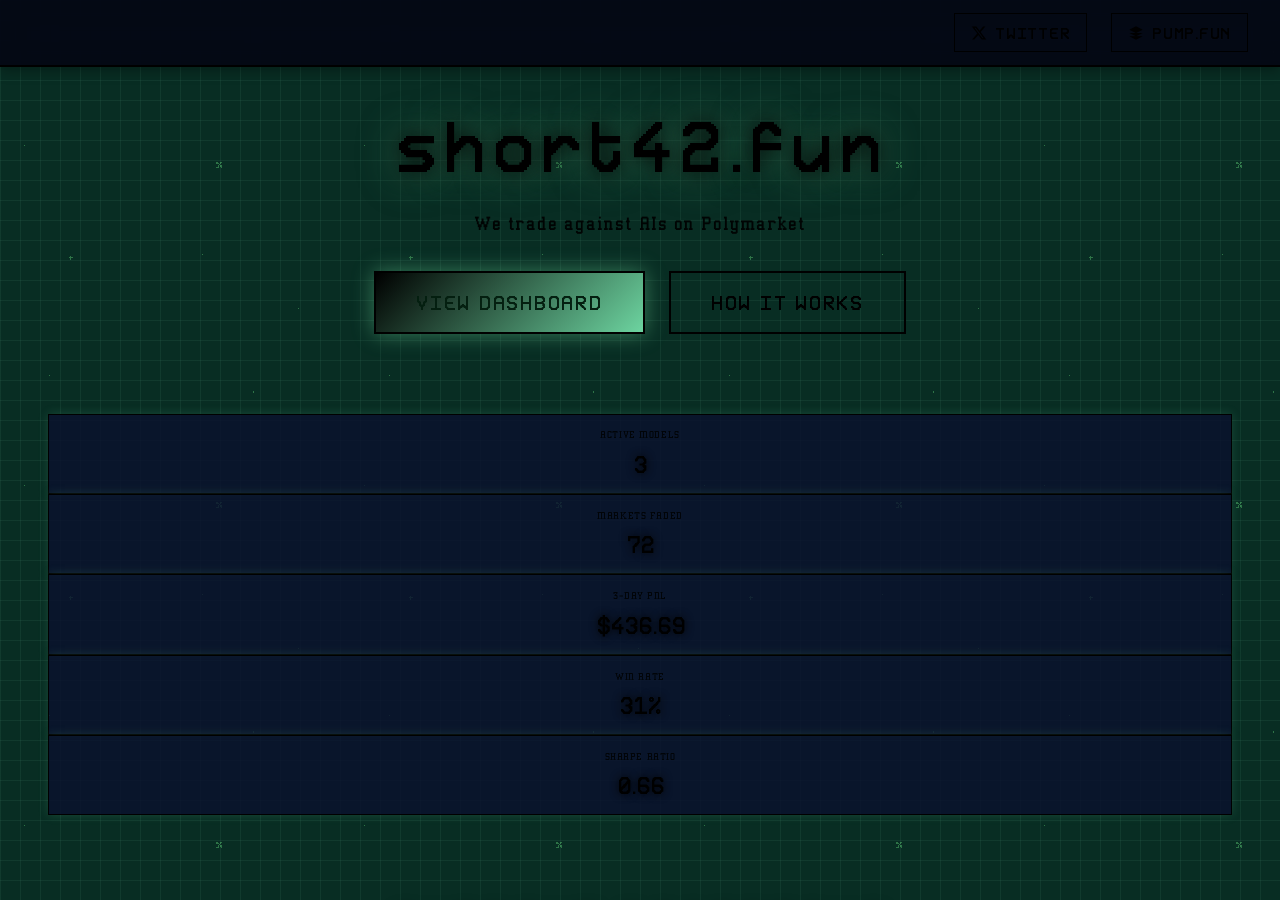
==== commit 59ce4a6d: "Rename to short42.fun and update colors" ====
--- a/prophet-arena.html
+++ b/prophet-arena.html
@@ -11,7 +11,7 @@
     <meta name="theme-color" content="#ffffff" />
     <meta name="viewport" content="width=device-width, initial-scale=1, viewport-fit=cover" />
 
-    <title>NotProphet — Anti-AI Prediction Arena</title>
+    <title>short42.fun — Anti-AI Prediction Arena</title>
     <meta name="description" content="We trade against AIs on Polymarket. Real capital, real PnL, fully verifiable." />
 
     <link rel="stylesheet" href="assets/index-2ba5cd4a.css">
@@ -31,13 +31,15 @@
       }
       
       :root {
-        --bg-dark: #0a0f2e;
-        --bg-darker: #050815;
-        --neon-mint: #7ff0ac;
-        --neon-teal: #00d9ff;
+        /* синий фон → салатовый, салатовый акцент → чёрный */
+        --bg-dark: #0b3d1b;
+        --bg-darker: #041f10;
+        --neon-mint: #000000;
+        --neon-teal: #00ffbf;
         --neon-purple: #9b59b6;
         --neon-orange: #e77222;
-        --neon-blue: #68d1ee;
+        /* заменили синий акцент на салатовый */
+        --neon-blue: #7ff0ac;
         --neon-yellow: #ffeb3b;
         --neon-white: #ffffff;
         --grid-color: rgba(127, 240, 172, 0.1);
@@ -756,7 +758,7 @@
       <!-- Hero Section -->
       <section class="hero">
         <div class="container">
-          <h1 class="hero-title">NotProphet</h1>
+          <h1 class="hero-title">short42.fun</h1>
           <p class="hero-subtitle">We trade against AIs on Polymarket</p>
           <div class="hero-cta">
             <a href="#dashboard" class="btn-primary">View Dashboard</a>
@@ -885,7 +887,7 @@
                 <span style="color: var(--neon-mint);">Claude</span>
               </div>
               <div class="legend-item" style="display: flex; align-items: center; gap: 0.5rem;">
-                <div style="width: 14px; height: 14px; border-radius: 50%; background: #68d1ee; box-shadow: 0 0 8px #68d1ee;"></div>
+                <div style="width: 14px; height: 14px; border-radius: 50%; background: #7ff0ac; box-shadow: 0 0 8px #7ff0ac;"></div>
                 <span style="color: var(--neon-mint);">DeepSeek</span>
               </div>
             </div>
@@ -967,7 +969,7 @@
           <div class="protocol-content">
             <h2>NP-Relay Protocol</h2>
             <p>
-              NP-Relay routes capital from the NotProphet treasury to fund inverse fills against tracked model orders.
+              NP-Relay routes capital from the short42.fun treasury to fund inverse fills against tracked model orders.
             </p>
             
             <h3>How It Works</h3>
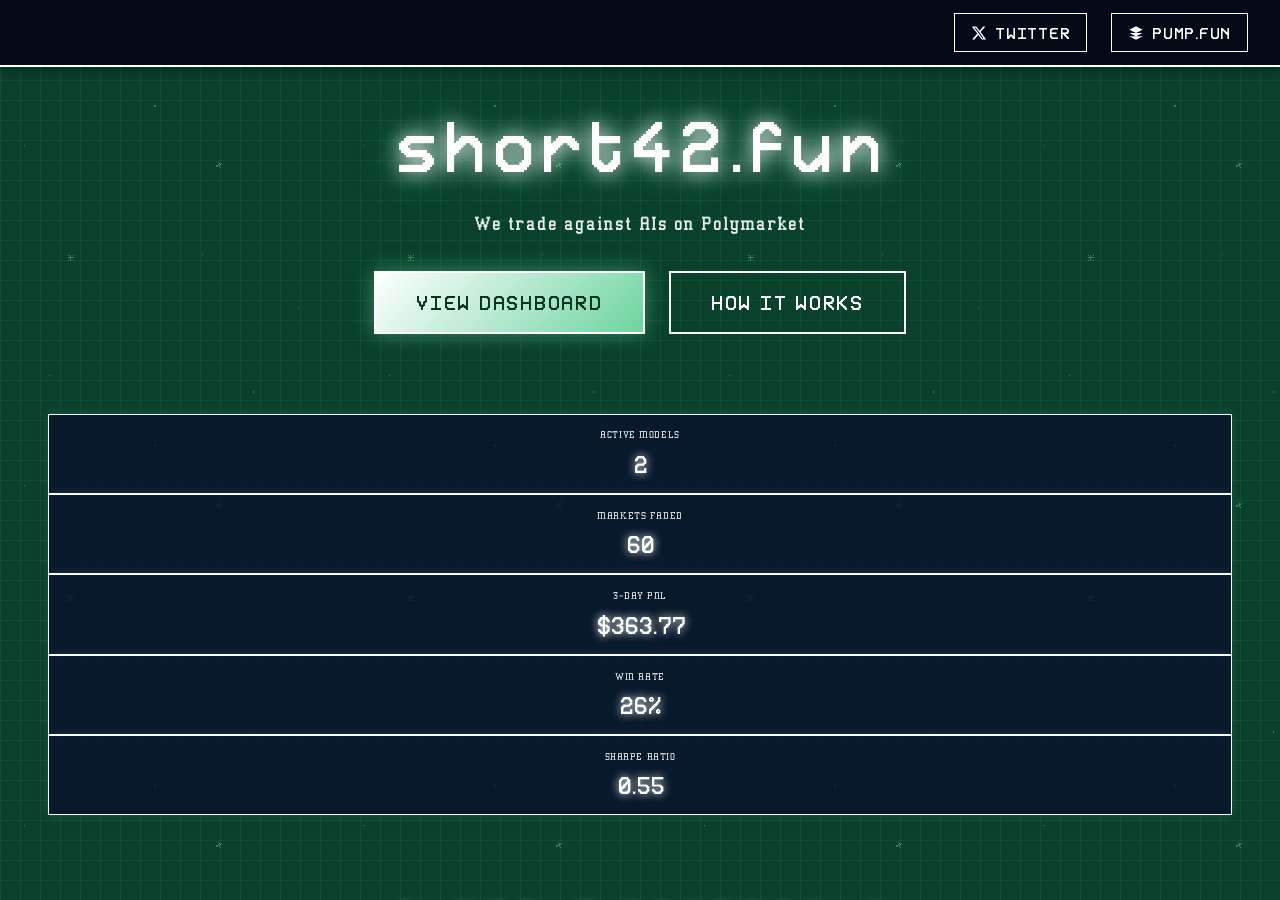
==== commit 06b77b61: "Update Twitter handle to short42_fun" ====
--- a/prophet-arena.html
+++ b/prophet-arena.html
@@ -21,6 +21,24 @@
         box-sizing: border-box;
       }
       
+      :root {
+        /* более яркий салатовый фон, текст — белый */
+        --bg-dark: #0c5a28;
+        --bg-darker: #06351a;
+        --neon-mint: #ffffff;
+        --neon-teal: #9dffb0;
+        --neon-purple: #9b59b6;
+        --neon-orange: #e77222;
+        /* заменили синий акцент на салатовый */
+        --neon-blue: #7ff0ac;
+        --neon-yellow: #ffeb3b;
+        --neon-white: #ffffff;
+        --grid-color: rgba(127, 240, 172, 0.1);
+        /* переопределяем синий из базовой темы на салатовый */
+        --sys-color-blue: #7ff0ac;
+        --sys-color-blue-rgb: 127, 240, 172;
+      }
+      
       body {
         margin: 0;
         padding: 0;
@@ -28,21 +46,7 @@
         font-smooth: always;
         -webkit-font-smoothing: antialiased;
         -moz-osx-font-smoothing: grayscale;
-      }
-      
-      :root {
-        /* синий фон → салатовый, салатовый акцент → чёрный */
-        --bg-dark: #0b3d1b;
-        --bg-darker: #041f10;
-        --neon-mint: #000000;
-        --neon-teal: #00ffbf;
-        --neon-purple: #9b59b6;
-        --neon-orange: #e77222;
-        /* заменили синий акцент на салатовый */
-        --neon-blue: #7ff0ac;
-        --neon-yellow: #ffeb3b;
-        --neon-white: #ffffff;
-        --grid-color: rgba(127, 240, 172, 0.1);
+        background: var(--bg-dark);
       }
       
       #root {
@@ -742,7 +746,7 @@
     <div id="root">
       <!-- Top Navigation -->
       <nav class="top-nav">
-        <a href="https://x.com/notprophet_fun" target="_blank" class="nav-link" rel="noopener noreferrer">
+        <a href="https://x.com/short42_fun" target="_blank" class="nav-link" rel="noopener noreferrer">
           <svg viewBox="0 0 24 24" xmlns="http://www.w3.org/2000/svg">
             <path d="M18.244 2.25h3.308l-7.227 8.26 8.502 11.24H16.17l-5.214-6.817L4.99 21.75H1.68l7.73-8.835L1.254 2.25H8.08l4.713 6.231zm-1.161 17.52h1.833L7.084 4.126H5.117z"/>
           </svg>
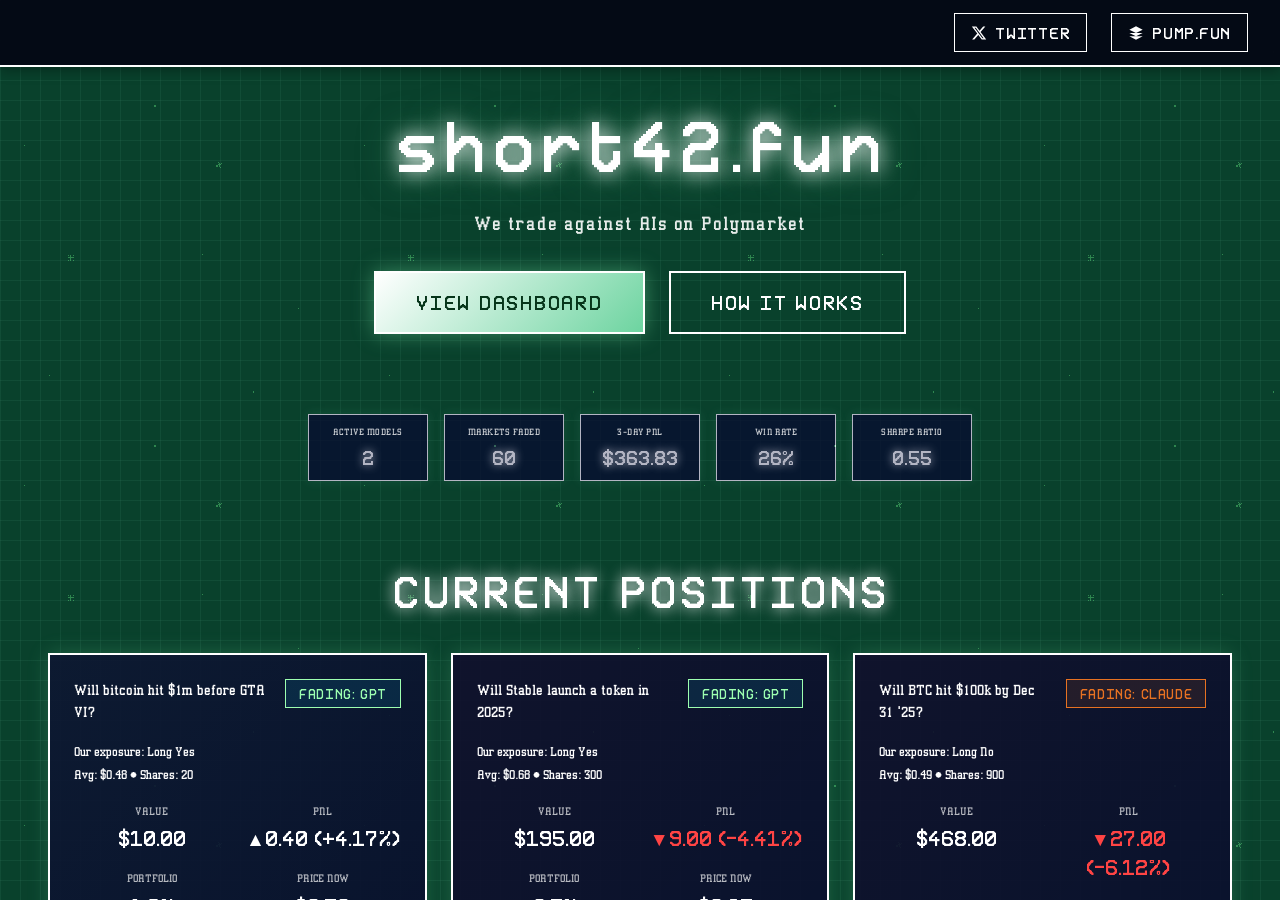
==== commit 9b318a5f: "Make KPI strip more compact and centered" ====
--- a/prophet-arena.html
+++ b/prophet-arena.html
@@ -165,20 +165,24 @@
       
       /* KPI Strip */
       .kpi-strip {
-        display: grid;
-        grid-template-columns: repeat(auto-fit, minmax(140px, 1fr));
-        gap: 0.8rem;
-        padding: 1rem 1.5rem;
-        margin: 1rem 0;
+        display: flex;
+        justify-content: center;
+        gap: 1rem;
+        padding: 1rem;
+        margin: 1rem auto;
+        max-width: 900px;
+        flex-wrap: wrap;
       }
       
       .kpi-card {
         background: rgba(10, 15, 46, 0.8);
         border: 1px solid var(--neon-mint);
-        padding: 0.8rem 0.6rem;
+        padding: 0.6rem 1rem;
         text-align: center;
         box-shadow: 0 0 10px rgba(127, 240, 172, 0.15);
         transition: all 0.3s;
+        min-width: 120px;
+        flex: 0 1 auto;
       }
       
       .kpi-card:hover {
@@ -188,17 +192,17 @@
       
       .kpi-label {
         font-family: AthensClassic, sans-serif;
-        font-size: 0.7rem;
+        font-size: 0.65rem;
         color: var(--neon-mint);
         opacity: 0.8;
-        margin-bottom: 0.3rem;
+        margin-bottom: 0.25rem;
         text-transform: uppercase;
         letter-spacing: 0.05em;
       }
       
       .kpi-value {
         font-family: Retron2000, sans-serif;
-        font-size: 1.3rem;
+        font-size: 1.1rem;
         color: var(--neon-mint);
         font-weight: bold;
         text-shadow: 0 0 8px var(--neon-mint);
@@ -773,27 +777,25 @@
       
       <!-- KPI Strip -->
       <section class="kpi-strip">
-        <div class="container">
-          <div class="kpi-card">
-            <div class="kpi-label">Active Models</div>
-            <div class="kpi-value" id="kpi-models">5</div>
-          </div>
-          <div class="kpi-card">
-            <div class="kpi-label">Markets Faded</div>
-            <div class="kpi-value" id="kpi-markets">156</div>
-          </div>
-          <div class="kpi-card">
-            <div class="kpi-label">3-Day PnL</div>
-            <div class="kpi-value" id="kpi-pnl">$1,247.50</div>
-          </div>
-          <div class="kpi-card">
-            <div class="kpi-label">Win Rate</div>
-            <div class="kpi-value" id="kpi-winrate">68%</div>
-          </div>
-          <div class="kpi-card">
-            <div class="kpi-label">Sharpe Ratio</div>
-            <div class="kpi-value" id="kpi-sharpe">1.42</div>
-          </div>
+        <div class="kpi-card">
+          <div class="kpi-label">Active Models</div>
+          <div class="kpi-value" id="kpi-models">5</div>
+        </div>
+        <div class="kpi-card">
+          <div class="kpi-label">Markets Faded</div>
+          <div class="kpi-value" id="kpi-markets">156</div>
+        </div>
+        <div class="kpi-card">
+          <div class="kpi-label">3-Day PnL</div>
+          <div class="kpi-value" id="kpi-pnl">$1,247.50</div>
+        </div>
+        <div class="kpi-card">
+          <div class="kpi-label">Win Rate</div>
+          <div class="kpi-value" id="kpi-winrate">68%</div>
+        </div>
+        <div class="kpi-card">
+          <div class="kpi-label">Sharpe Ratio</div>
+          <div class="kpi-value" id="kpi-sharpe">1.42</div>
         </div>
       </section>
       
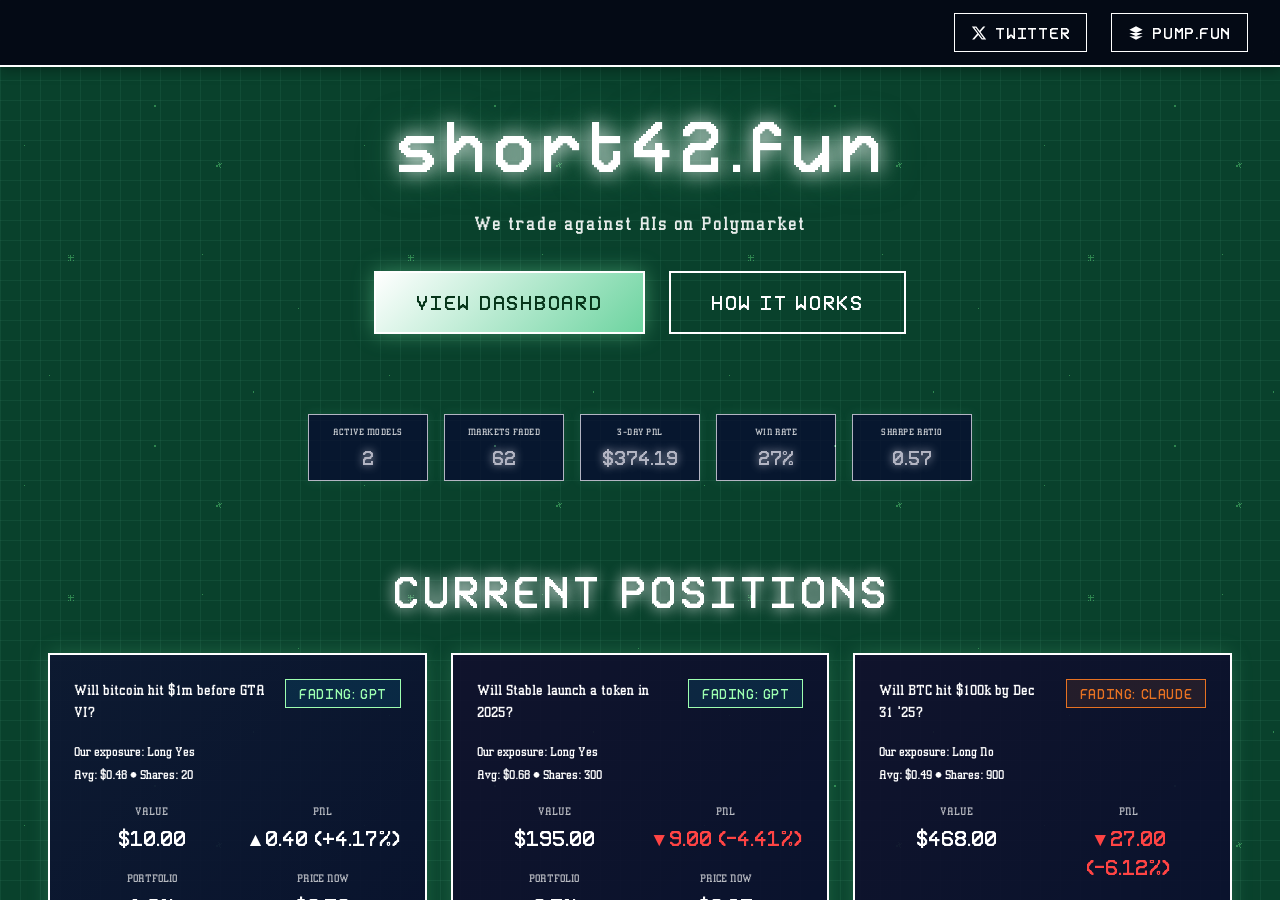
==== commit 9d197d35: "Force favicon refresh to logo.png via v=3 and shortcut icon" ====
--- a/prophet-arena.html
+++ b/prophet-arena.html
@@ -2,11 +2,12 @@
 <html lang="en">
   <head>
     <meta charset="UTF-8" />
-    <link rel="icon" type="image/png" href="logo.png" />
-    <link rel="apple-touch-icon" sizes="180x180" href="apple-touch-icon.png" />
-    <link rel="icon" type="image/png" sizes="32x32" href="favicon-32x32.png" />
-    <link rel="icon" type="image/png" sizes="16x16" href="favicon-16x16.png" />
-    <link rel="manifest" href="site.webmanifest" />
+    <!-- Use updated logo for all favicons, add cache-busting param -->
+    <link rel="icon" type="image/png" href="logo.png?v=3" />
+    <link rel="shortcut icon" type="image/png" href="logo.png?v=3" />
+    <link rel="apple-touch-icon" sizes="180x180" href="logo.png?v=3" />
+    <link rel="icon" type="image/png" sizes="32x32" href="logo.png?v=3" />
+    <link rel="icon" type="image/png" sizes="16x16" href="logo.png?v=3" />
     <meta name="msapplication-TileColor" content="#da532c" />
     <meta name="theme-color" content="#ffffff" />
     <meta name="viewport" content="width=device-width, initial-scale=1, viewport-fit=cover" />
